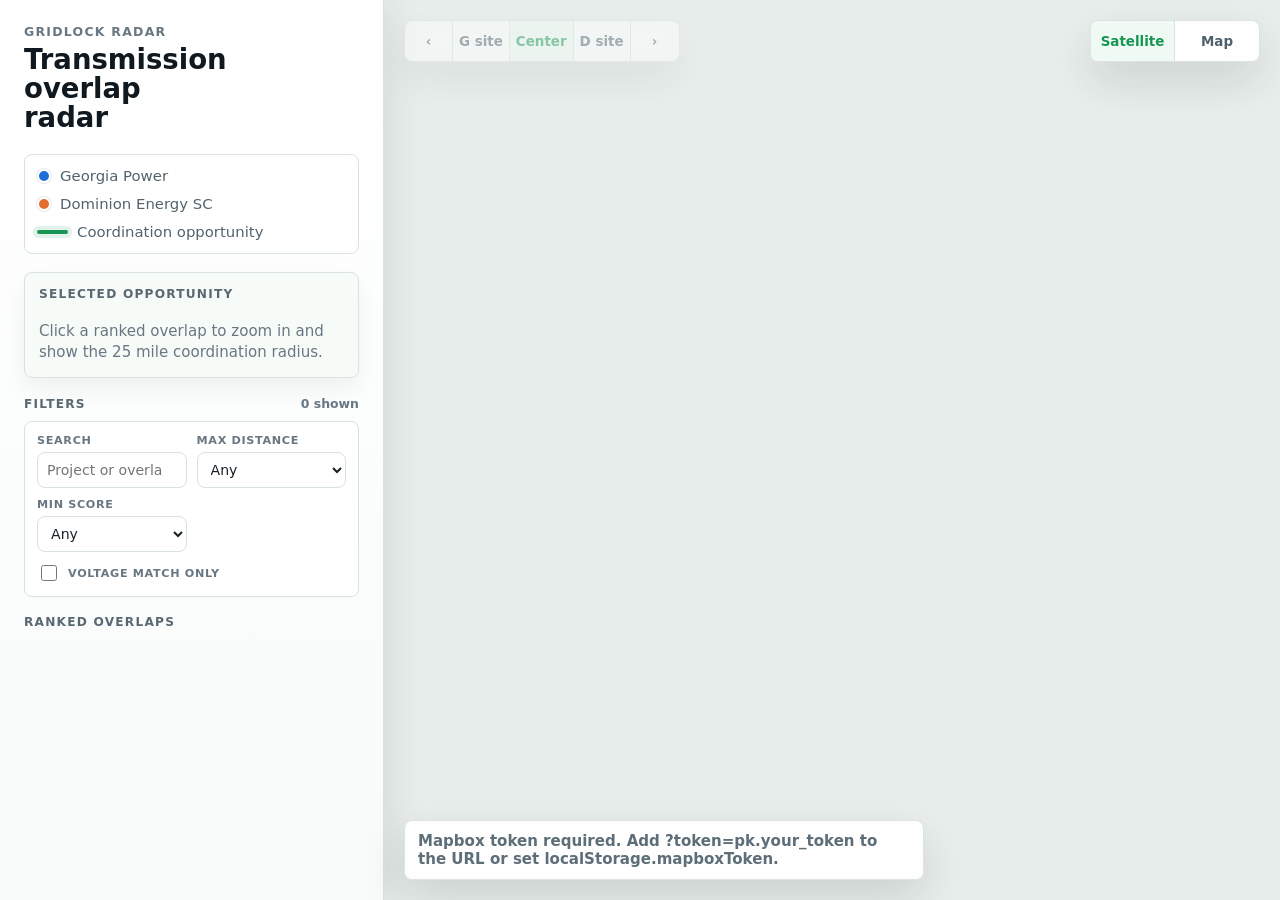
==== gridlock/web/index.html @ 764be099 "Add satellite/streets basemap toggle Switching styles rebuilds the data layers, keeps the selection " ====
<!doctype html>
<html lang="en">
  <head>
    <meta charset="UTF-8" />
    <meta name="viewport" content="width=device-width, initial-scale=1.0" />
    <title>Gridlock Radar</title>
    <link href="https://api.mapbox.com/mapbox-gl-js/v3.8.0/mapbox-gl.css" rel="stylesheet" />
    <link rel="stylesheet" href="./styles.css" />
  </head>
  <body>
    <main class="layout">
      <aside class="sidebar">
        <header>
          <p class="eyebrow">Gridlock Radar</p>
          <h1>Transmission overlap radar</h1>
        </header>
        <section class="legend">
          <div><span class="key gpc"></span>Georgia Power</div>
          <div><span class="key desc"></span>Dominion Energy SC</div>
          <div><span class="line-key"></span>Coordination opportunity</div>
        </section>
        <section id="inspector" class="inspector">
          <h2>Selected opportunity</h2>
          <p>Click a ranked overlap to zoom in and show the 25 mile coordination radius.</p>
        </section>
        <section>
          <div class="section-heading">
            <h2>Filters</h2>
            <span id="filter-count">0 shown</span>
          </div>
          <div class="filters">
            <label>
              <span>Search</span>
              <input id="filter-search" type="search" placeholder="Project or overlap" />
            </label>
            <label>
              <span>Max distance</span>
              <select id="filter-distance">
                <option value="">Any</option>
                <option value="5">5 mi</option>
                <option value="10">10 mi</option>
                <option value="15">15 mi</option>
                <option value="25">25 mi</option>
              </select>
            </label>
            <label>
              <span>Min score</span>
              <select id="filter-score">
                <option value="">Any</option>
                <option value="0.8">0.80+</option>
                <option value="0.6">0.60+</option>
                <option value="0.4">0.40+</option>
              </select>
            </label>
            <label class="check-row">
              <input id="filter-voltage" type="checkbox" />
              <span>Voltage match only</span>
            </label>
          </div>
        </section>
        <section>
          <h2>Ranked overlaps</h2>
          <ol id="overlaps" class="overlaps"></ol>
        </section>
      </aside>
      <section class="map-area">
        <div id="map"></div>
        <div id="camera-controls" class="camera-controls is-disabled" aria-label="Opportunity camera controls">
          <button id="view-prev" type="button" title="Previous camera view">‹</button>
          <button type="button" data-camera-view="gpc">G site</button>
          <button type="button" data-camera-view="center">Center</button>
          <button type="button" data-camera-view="desc">D site</button>
          <button id="view-next" type="button" title="Next camera view">›</button>
        </div>
        <div class="basemap-controls" aria-label="Map style">
          <button type="button" data-basemap="satellite">Satellite</button>
          <button type="button" data-basemap="streets">Map</button>
        </div>
        <div id="status" class="status">Loading fixture data...</div>
      </section>
    </main>
    <script src="https://api.mapbox.com/mapbox-gl-js/v3.8.0/mapbox-gl.js"></script>
    <script src="./main.js"></script>
  </body>
</html>
---- gridlock/web/styles.css ----
:root {
  color-scheme: light;
  --ink: #172026;
  --muted: #687782;
  --soft: #eef3f2;
  --paper: #ffffff;
  --line: #d9e2e3;
  --gpc: #1d6ed5;
  --desc: #e36d2f;
  --overlap: #179653;
  --shadow: 0 18px 44px rgba(23, 32, 38, 0.14);
}

* {
  box-sizing: border-box;
}

html,
body,
.layout {
  height: 100%;
  margin: 0;
}

body {
  color: var(--ink);
  font-family: Inter, ui-sans-serif, system-ui, -apple-system, BlinkMacSystemFont, "Segoe UI", sans-serif;
  background: var(--soft);
}

button {
  font: inherit;
}

.layout {
  display: grid;
  grid-template-columns: 384px minmax(0, 1fr);
  min-width: 0;
}

.sidebar {
  position: relative;
  z-index: 400;
  display: flex;
  min-width: 0;
  flex-direction: column;
  gap: 18px;
  padding: 24px;
  border-right: 1px solid var(--line);
  background: linear-gradient(180deg, #ffffff 0%, #f8fbfa 100%);
  box-shadow: 10px 0 34px rgba(23, 32, 38, 0.08);
  overflow: auto;
}

.sidebar header {
  padding-bottom: 4px;
}

.eyebrow,
h1,
h2,
p {
  margin: 0;
}

.eyebrow {
  color: var(--muted);
  font-size: 0.78rem;
  font-weight: 800;
  letter-spacing: 0.1em;
  text-transform: uppercase;
}

h1 {
  max-width: 10ch;
  margin-top: 6px;
  color: #101820;
  font-size: 1.72rem;
  line-height: 1.05;
  letter-spacing: 0;
}

h2 {
  margin-bottom: 10px;
  color: #596973;
  font-size: 0.76rem;
  font-weight: 800;
  letter-spacing: 0.1em;
  text-transform: uppercase;
}

.section-heading {
  display: flex;
  align-items: center;
  justify-content: space-between;
  gap: 12px;
}

.section-heading h2 {
  margin-bottom: 0;
}

#filter-count {
  color: var(--muted);
  font-size: 0.78rem;
  font-weight: 800;
}

.legend,
.inspector,
.filters,
.overlaps button {
  border: 1px solid var(--line);
  border-radius: 8px;
  background: rgba(255, 255, 255, 0.92);
}

.legend {
  display: grid;
  gap: 10px;
  padding: 12px;
  color: #52636d;
  font-size: 0.93rem;
}

.legend div {
  display: flex;
  min-width: 0;
  align-items: center;
  gap: 9px;
}

.key {
  display: inline-block;
  width: 14px;
  height: 14px;
  flex: 0 0 14px;
  border: 2px solid #fff;
  border-radius: 50%;
  box-shadow: 0 0 0 1px rgba(23, 32, 38, 0.1);
}

.gpc {
  background: var(--gpc);
}

.desc {
  background: var(--desc);
}

.line-key {
  display: inline-block;
  width: 31px;
  height: 4px;
  flex: 0 0 31px;
  border-radius: 999px;
  background: var(--overlap);
  box-shadow: 0 0 0 4px rgba(23, 150, 83, 0.12);
}

.inspector {
  display: grid;
  gap: 10px;
  padding: 14px;
  background: #f7fbf8;
  box-shadow: 0 10px 24px rgba(23, 32, 38, 0.06);
}

.inspector p {
  color: var(--muted);
  font-size: 0.94rem;
  line-height: 1.42;
}

.inspector strong {
  color: var(--ink);
}

.inspector-grid {
  display: grid;
  grid-template-columns: repeat(2, minmax(0, 1fr));
  gap: 8px;
}

.metric {
  min-width: 0;
  padding: 9px;
  border: 1px solid rgba(23, 150, 83, 0.2);
  border-radius: 8px;
  background: #fff;
}

.metric span {
  display: block;
  color: var(--muted);
  font-size: 0.68rem;
  font-weight: 800;
  letter-spacing: 0.07em;
  text-transform: uppercase;
}

.metric b {
  display: block;
  margin-top: 3px;
  overflow-wrap: anywhere;
  font-size: 1rem;
}

.filters {
  display: grid;
  grid-template-columns: repeat(2, minmax(0, 1fr));
  gap: 10px;
  margin-top: 10px;
  padding: 12px;
}

.filters label {
  display: grid;
  min-width: 0;
  gap: 5px;
}

.filters label span {
  color: var(--muted);
  font-size: 0.7rem;
  font-weight: 850;
  letter-spacing: 0.06em;
  text-transform: uppercase;
}

.filters input[type="search"],
.filters select {
  width: 100%;
  min-width: 0;
  height: 36px;
  border: 1px solid var(--line);
  border-radius: 8px;
  background: #fff;
  color: var(--ink);
  font: inherit;
  font-size: 0.88rem;
  padding: 0 9px;
}

.filters input[type="search"]:focus,
.filters select:focus {
  border-color: rgba(23, 150, 83, 0.7);
  outline: none;
  box-shadow: 0 0 0 3px rgba(23, 150, 83, 0.12);
}

.filters .check-row {
  grid-column: 1 / -1;
  display: flex;
  align-items: center;
  gap: 8px;
}

.filters .check-row input {
  width: 16px;
  height: 16px;
  accent-color: var(--overlap);
}

.overlaps {
  display: grid;
  gap: 9px;
  padding: 0;
  margin: 0;
  list-style: none;
}

.overlaps button {
  width: 100%;
  min-height: 98px;
  padding: 12px;
  color: var(--ink);
  text-align: left;
  cursor: pointer;
  box-shadow: 0 8px 22px rgba(23, 32, 38, 0.05);
  transition: border-color 160ms ease, box-shadow 160ms ease, transform 160ms ease, background 160ms ease;
}

.overlaps button:hover,
.overlaps button:focus-visible {
  border-color: rgba(23, 150, 83, 0.65);
  box-shadow: 0 12px 28px rgba(23, 32, 38, 0.12);
  outline: none;
  transform: translateY(-1px);
}

.overlaps li.is-hidden {
  display: none;
}

.overlaps li.is-selected button {
  border-color: var(--overlap);
  background: #effaf4;
  box-shadow: 0 12px 30px rgba(23, 150, 83, 0.16);
}

.rank {
  display: inline-grid;
  min-width: 34px;
  height: 22px;
  margin-right: 4px;
  place-items: center;
  border-radius: 999px;
  background: rgba(23, 150, 83, 0.12);
  color: var(--overlap);
  font-size: 0.83rem;
  font-weight: 900;
}

.meta {
  margin-top: 7px;
  color: var(--muted);
  font-size: 0.88rem;
  font-weight: 650;
}

.map-area {
  position: relative;
  min-width: 0;
}

#map {
  width: 100%;
  height: 100%;
  background: #e8eeeb;
}

.mapboxgl-map {
  font: inherit;
}

.mapboxgl-ctrl-group {
  overflow: hidden;
  border: 1px solid rgba(23, 32, 38, 0.13) !important;
  border-radius: 8px !important;
  background: rgba(255, 255, 255, 0.94) !important;
  box-shadow: var(--shadow) !important;
}

.mapboxgl-ctrl button {
  color: var(--ink) !important;
}

#map.flyby-active .mapboxgl-canvas {
  filter: saturate(1.08) contrast(1.03);
  transform-origin: center center;
  transition: filter 500ms ease;
}

.mapboxgl-popup-content {
  border: 1px solid rgba(23, 32, 38, 0.1);
  border-radius: 8px;
  color: var(--ink);
  box-shadow: 0 18px 40px rgba(23, 32, 38, 0.18);
  line-height: 1.38;
  padding: 12px 14px;
}

.mapboxgl-popup-close-button {
  color: var(--muted);
  font-size: 1.1rem;
}

.status {
  position: absolute;
  left: 20px;
  bottom: 20px;
  z-index: 500;
  max-width: min(520px, calc(100% - 40px));
  padding: 11px 13px;
  border: 1px solid rgba(23, 32, 38, 0.13);
  border-radius: 8px;
  background: rgba(255, 255, 255, 0.94);
  color: #5d6e78;
  box-shadow: var(--shadow);
  font-size: 0.94rem;
  font-weight: 650;
  backdrop-filter: blur(8px);
}

.camera-controls {
  position: absolute;
  top: 20px;
  left: 20px;
  z-index: 520;
  display: flex;
  overflow: hidden;
  border: 1px solid rgba(23, 32, 38, 0.13);
  border-radius: 8px;
  background: rgba(255, 255, 255, 0.94);
  box-shadow: var(--shadow);
  backdrop-filter: blur(8px);
}

.camera-controls button {
  min-width: 48px;
  height: 40px;
  border: 0;
  border-right: 1px solid var(--line);
  background: transparent;
  color: #4f616c;
  cursor: pointer;
  font-size: 0.84rem;
  font-weight: 800;
  transition: background 150ms ease, color 150ms ease;
}

.camera-controls button:last-child {
  border-right: 0;
}

.camera-controls button:hover,
.camera-controls button:focus-visible,
.camera-controls button.active {
  background: #effaf4;
  color: var(--overlap);
  outline: none;
}

.camera-controls button:disabled {
  cursor: default;
}

.camera-controls.is-disabled {
  opacity: 0.46;
  pointer-events: none;
}

.opportunity-cap {
  display: grid;
  width: 24px;
  height: 24px;
  place-items: center;
  border: 3px solid var(--overlap);
  border-radius: 50%;
  box-shadow: 0 8px 19px rgba(23, 32, 38, 0.28), 0 0 0 4px rgba(23, 150, 83, 0.12);
  font-size: 0.72rem;
  font-weight: 900;
}

.opportunity-cap.plain {
  background: #fff;
  color: var(--overlap);
}

.opportunity-cap.combined {
  background: var(--cap-color);
  color: #fff;
}

.opportunity-cap.shared {
  background: linear-gradient(90deg, var(--cap-color) 0 50%, var(--cap-color-2) 50% 100%);
  color: #fff;
}

.distance-label {
  padding: 6px 9px;
  border: 1px solid rgba(23, 150, 83, 0.36);
  border-radius: 8px;
  background: rgba(255, 255, 255, 0.96);
  color: var(--ink);
  box-shadow: 0 10px 24px rgba(23, 32, 38, 0.18);
  font-size: 0.8rem;
  font-weight: 900;
  white-space: nowrap;
}

.substation-marker {
  box-shadow: 0 8px 19px rgba(23, 32, 38, 0.26);
}

.substation-marker.normal {
  width: 18px;
  height: 18px;
  border: 3px solid #fff;
  border-radius: 50%;
  background: var(--utility-color);
}

.substation-marker.shared {
  width: 24px;
  height: 24px;
  border: 3px solid #fff;
  border-radius: 50%;
  background: linear-gradient(90deg, var(--utility-color) 0 50%, var(--utility-color-2) 50% 100%);
}

path.pulse-line {
  animation: linePulse 1.25s ease-in-out infinite;
  filter: drop-shadow(0 0 3px rgba(23, 150, 83, 0.35));
  stroke-linecap: round;
}

@keyframes linePulse {
  0%,
  100% {
    stroke-width: 5;
    stroke-opacity: 0.54;
  }
  50% {
    stroke-width: 10;
    stroke-opacity: 1;
  }
}

@media (max-width: 920px) {
  .layout {
    grid-template-columns: 1fr;
    grid-template-rows: minmax(280px, 40vh) minmax(420px, 1fr);
  }

  .sidebar {
    order: 2;
    max-height: 48vh;
    border-top: 1px solid var(--line);
    border-right: 0;
    box-shadow: 0 -10px 34px rgba(23, 32, 38, 0.08);
  }

  .map-area {
    order: 1;
  }

  h1 {
    max-width: none;
    font-size: 1.5rem;
  }
}

.basemap-controls {
  position: absolute;
  top: 20px;
  right: 20px;
  z-index: 520;
  display: flex;
  overflow: hidden;
  border: 1px solid rgba(23, 32, 38, 0.13);
  border-radius: 8px;
  background: rgba(255, 255, 255, 0.94);
  box-shadow: var(--shadow);
  backdrop-filter: blur(8px);
}

.basemap-controls button {
  min-width: 84px;
  height: 40px;
  border: 0;
  border-right: 1px solid var(--line);
  background: transparent;
  color: #4f616c;
  cursor: pointer;
  font-size: 0.84rem;
  font-weight: 800;
  transition: background 150ms ease, color 150ms ease;
}

.basemap-controls button:last-child {
  border-right: 0;
}

.basemap-controls button:hover,
.basemap-controls button:focus-visible,
.basemap-controls button.active {
  background: #effaf4;
  color: var(--overlap);
  outline: none;
}
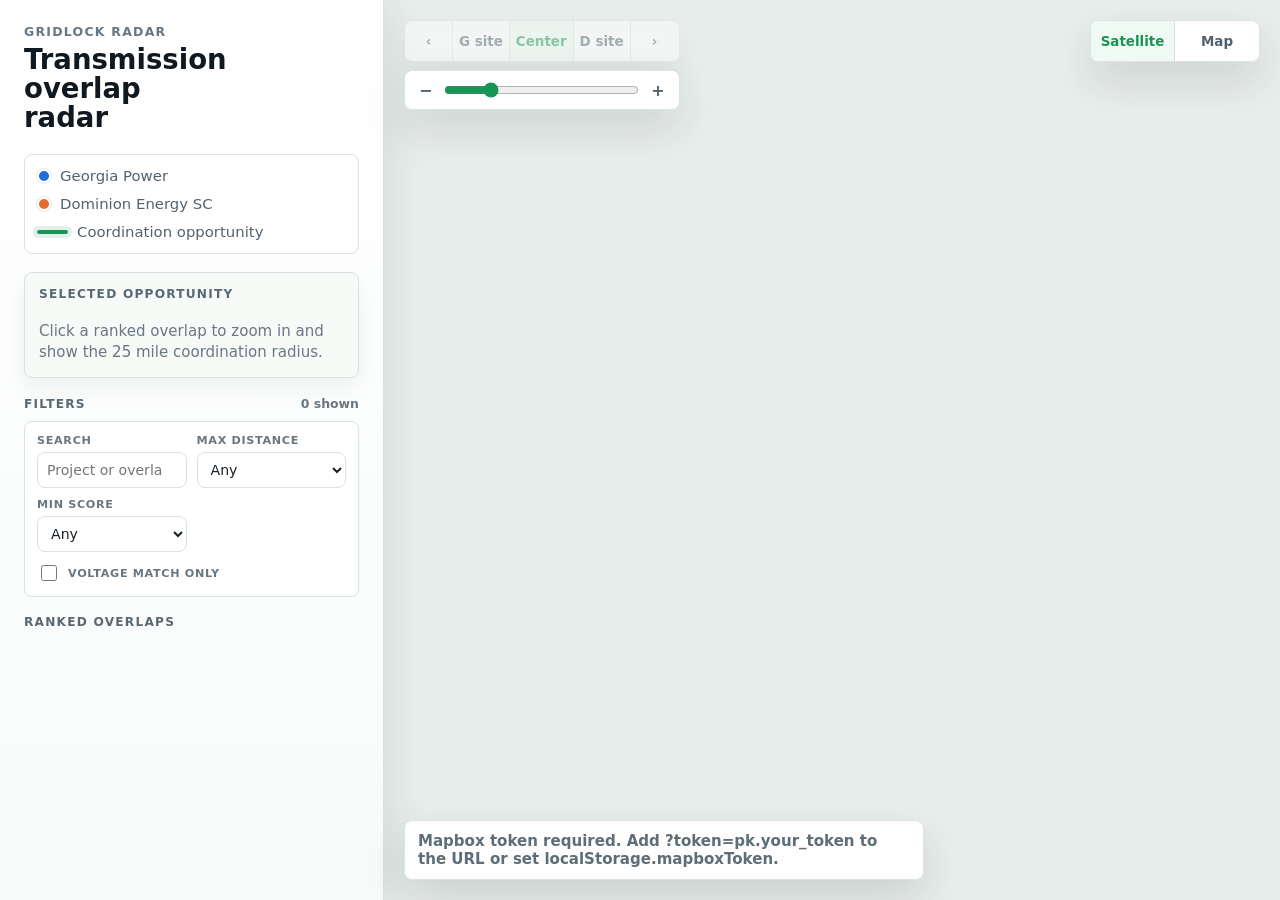
==== commit 07efefec: "Replace zoom buttons with a slider under the camera bar Slider stays in sync with scroll-wheel zoom;" ====
--- a/gridlock/web/index.html
+++ b/gridlock/web/index.html
@@ -65,12 +65,19 @@
       </aside>
       <section class="map-area">
         <div id="map"></div>
-        <div id="camera-controls" class="camera-controls is-disabled" aria-label="Opportunity camera controls">
-          <button id="view-prev" type="button" title="Previous camera view">‹</button>
-          <button type="button" data-camera-view="gpc">G site</button>
-          <button type="button" data-camera-view="center">Center</button>
-          <button type="button" data-camera-view="desc">D site</button>
-          <button id="view-next" type="button" title="Next camera view">›</button>
+        <div class="map-controls-stack">
+          <div id="camera-controls" class="camera-controls is-disabled" aria-label="Opportunity camera controls">
+            <button id="view-prev" type="button" title="Previous camera view">‹</button>
+            <button type="button" data-camera-view="gpc">G site</button>
+            <button type="button" data-camera-view="center">Center</button>
+            <button type="button" data-camera-view="desc">D site</button>
+            <button id="view-next" type="button" title="Next camera view">›</button>
+          </div>
+          <div class="zoom-control">
+            <span aria-hidden="true">−</span>
+            <input id="zoom-slider" type="range" min="4" max="18" step="0.05" value="7" aria-label="Zoom level" />
+            <span aria-hidden="true">+</span>
+          </div>
         </div>
         <div class="basemap-controls" aria-label="Map style">
           <button type="button" data-basemap="satellite">Satellite</button>
--- a/gridlock/web/styles.css
+++ b/gridlock/web/styles.css
@@ -383,11 +383,18 @@
   backdrop-filter: blur(8px);
 }
 
-.camera-controls {
+.map-controls-stack {
   position: absolute;
   top: 20px;
   left: 20px;
   z-index: 520;
+  display: flex;
+  flex-direction: column;
+  gap: 8px;
+  width: fit-content;
+}
+
+.camera-controls {
   display: flex;
   overflow: hidden;
   border: 1px solid rgba(23, 32, 38, 0.13);
@@ -570,3 +577,30 @@
   color: var(--overlap);
   outline: none;
 }
+
+.zoom-control {
+  display: flex;
+  align-items: center;
+  gap: 10px;
+  height: 40px;
+  padding: 0 14px;
+  border: 1px solid rgba(23, 32, 38, 0.13);
+  border-radius: 8px;
+  background: rgba(255, 255, 255, 0.94);
+  box-shadow: var(--shadow);
+  backdrop-filter: blur(8px);
+  color: #4f616c;
+  font-weight: 800;
+}
+
+.zoom-control input[type="range"] {
+  flex: 1;
+  min-width: 0;
+  accent-color: var(--overlap);
+  cursor: pointer;
+}
+
+.mapboxgl-ctrl-top-left {
+  top: 112px !important;
+  left: 10px !important;
+}
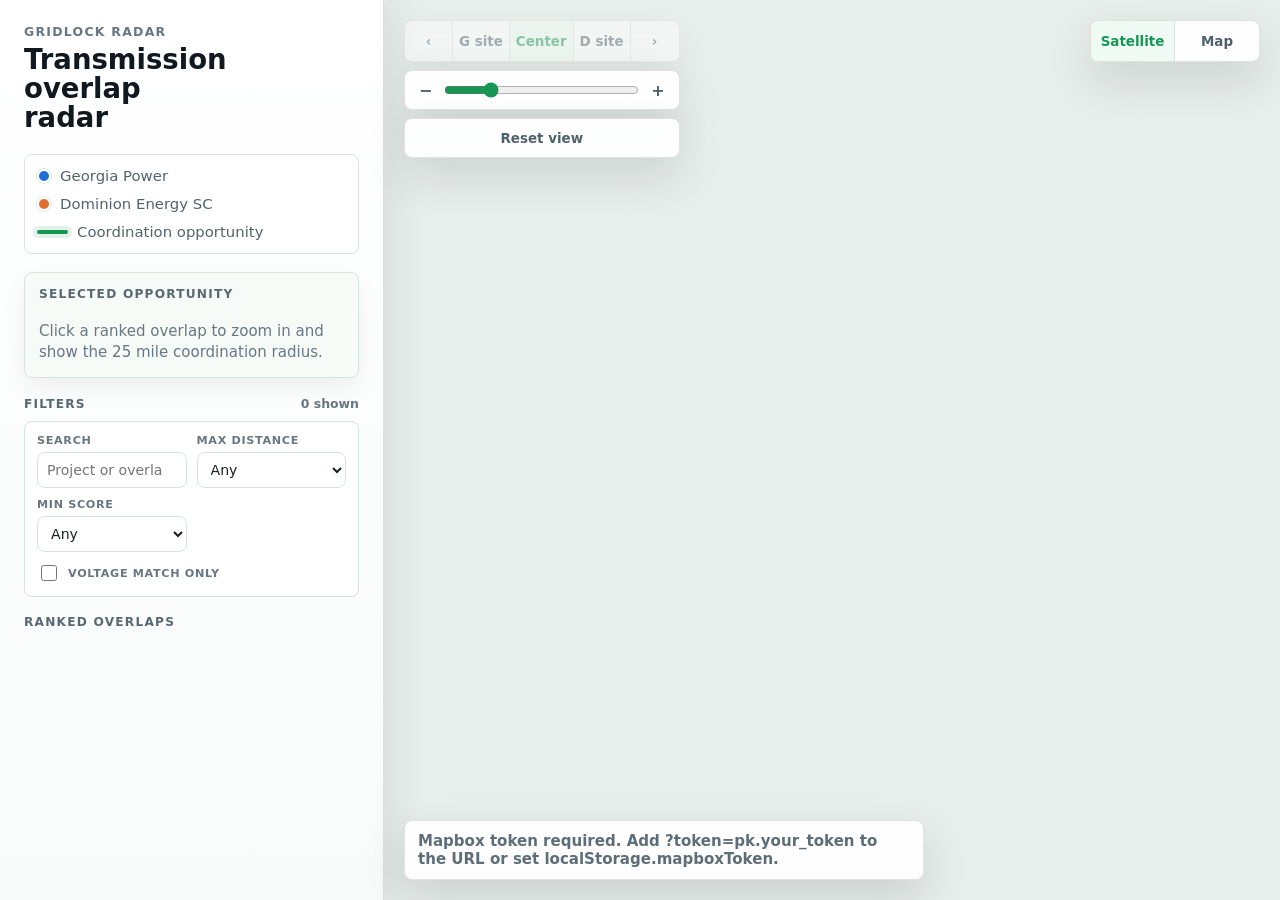
==== commit 16020ca3: "Add Reset view button and make zoom slider stop camera animations Reset view clears the selection an" ====
--- a/gridlock/web/index.html
+++ b/gridlock/web/index.html
@@ -78,6 +78,7 @@
             <input id="zoom-slider" type="range" min="4" max="18" step="0.05" value="7" aria-label="Zoom level" />
             <span aria-hidden="true">+</span>
           </div>
+          <button id="reset-view" class="reset-view" type="button">Reset view</button>
         </div>
         <div class="basemap-controls" aria-label="Map style">
           <button type="button" data-basemap="satellite">Satellite</button>
--- a/gridlock/web/styles.css
+++ b/gridlock/web/styles.css
@@ -600,7 +600,28 @@
   cursor: pointer;
 }
 
+.reset-view {
+  height: 40px;
+  border: 1px solid rgba(23, 32, 38, 0.13);
+  border-radius: 8px;
+  background: rgba(255, 255, 255, 0.94);
+  box-shadow: var(--shadow);
+  backdrop-filter: blur(8px);
+  color: #4f616c;
+  cursor: pointer;
+  font-size: 0.84rem;
+  font-weight: 800;
+  transition: background 150ms ease, color 150ms ease;
+}
+
+.reset-view:hover,
+.reset-view:focus-visible {
+  background: #effaf4;
+  color: var(--overlap);
+  outline: none;
+}
+
 .mapboxgl-ctrl-top-left {
-  top: 112px !important;
+  top: 160px !important;
   left: 10px !important;
 }
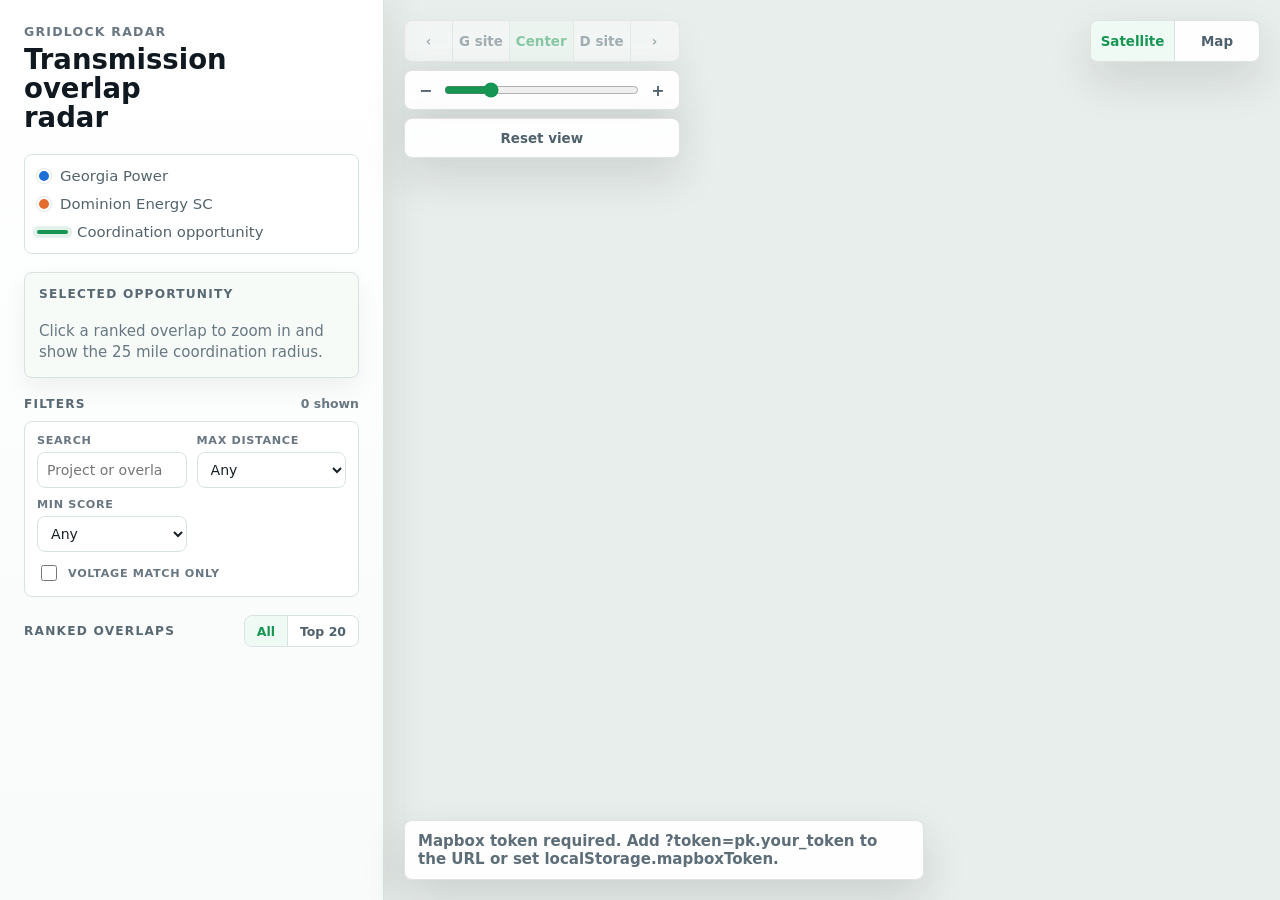
==== commit 0ae475ce: "Show all overlaps with an All / Top 20 toggle The page now requests up to 200 overlaps instead of 20" ====
--- a/gridlock/web/index.html
+++ b/gridlock/web/index.html
@@ -59,7 +59,13 @@
           </div>
         </section>
         <section>
-          <h2>Ranked overlaps</h2>
+          <div class="section-heading">
+            <h2>Ranked overlaps</h2>
+            <div class="segmented" aria-label="How many overlaps to show">
+              <button type="button" data-top="all" class="active">All</button>
+              <button type="button" data-top="20">Top 20</button>
+            </div>
+          </div>
           <ol id="overlaps" class="overlaps"></ol>
         </section>
       </aside>
--- a/gridlock/web/styles.css
+++ b/gridlock/web/styles.css
@@ -625,3 +625,35 @@
   top: 160px !important;
   left: 10px !important;
 }
+
+.segmented {
+  display: flex;
+  overflow: hidden;
+  border: 1px solid var(--line);
+  border-radius: 8px;
+  background: #fff;
+}
+
+.segmented button {
+  height: 30px;
+  padding: 0 12px;
+  border: 0;
+  border-right: 1px solid var(--line);
+  background: transparent;
+  color: #4f616c;
+  cursor: pointer;
+  font-size: 0.78rem;
+  font-weight: 800;
+}
+
+.segmented button:last-child {
+  border-right: 0;
+}
+
+.segmented button:hover,
+.segmented button:focus-visible,
+.segmented button.active {
+  background: #effaf4;
+  color: var(--overlap);
+  outline: none;
+}
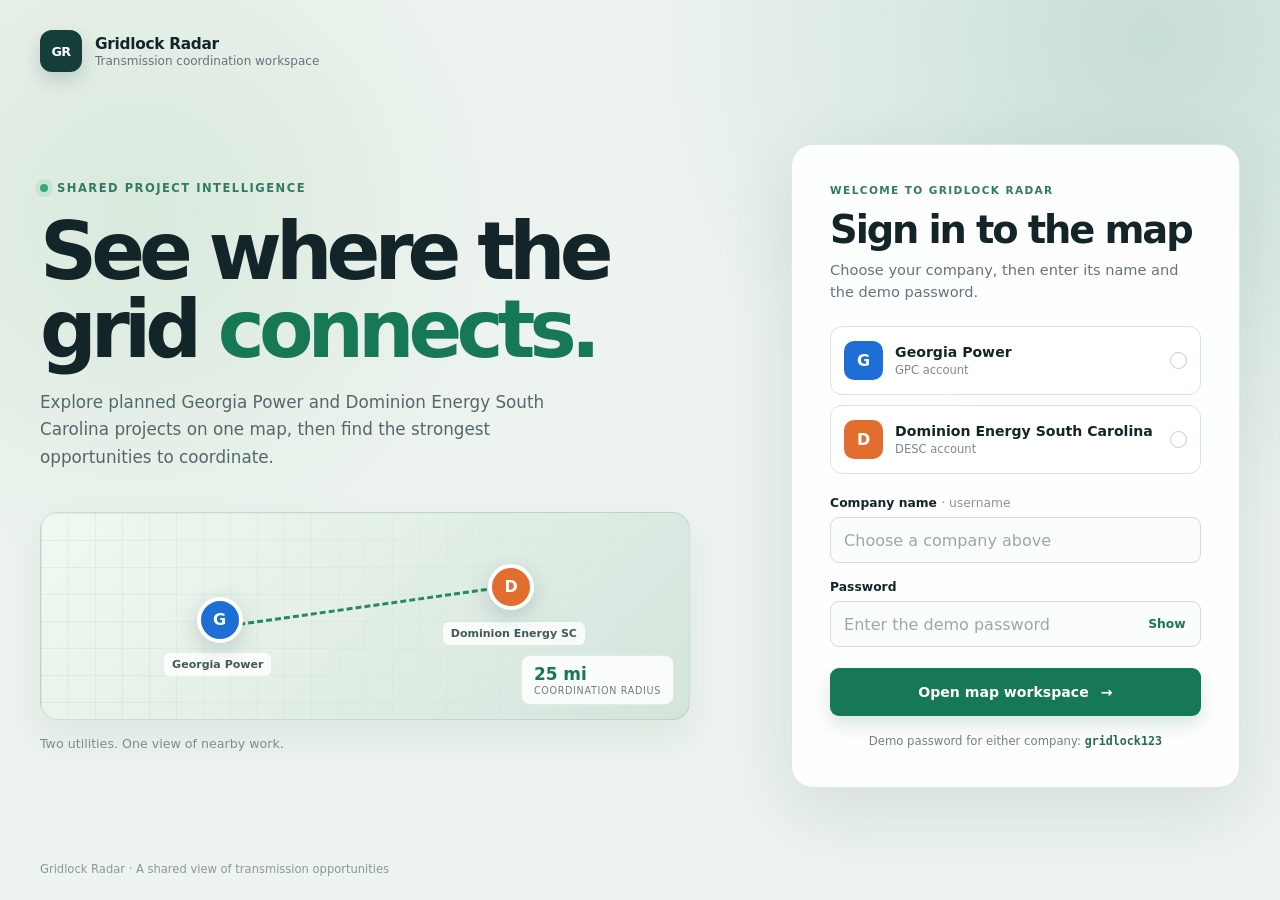
==== commit 042dbb0c: "Add two-company demo sign-in before map" ====
--- a/gridlock/web/index.html
+++ b/gridlock/web/index.html
@@ -3,97 +3,75 @@
   <head>
     <meta charset="UTF-8" />
     <meta name="viewport" content="width=device-width, initial-scale=1.0" />
-    <title>Gridlock Radar</title>
-    <link href="https://api.mapbox.com/mapbox-gl-js/v3.8.0/mapbox-gl.css" rel="stylesheet" />
-    <link rel="stylesheet" href="./styles.css" />
+    <title>Sign in | Gridlock Radar</title>
+    <link rel="stylesheet" href="./login.css" />
   </head>
   <body>
-    <main class="layout">
-      <aside class="sidebar">
-        <header>
-          <p class="eyebrow">Gridlock Radar</p>
-          <h1>Transmission overlap radar</h1>
-        </header>
-        <section class="legend">
-          <div><span class="key gpc"></span>Georgia Power</div>
-          <div><span class="key desc"></span>Dominion Energy SC</div>
-          <div><span class="line-key"></span>Coordination opportunity</div>
+    <div class="page-shell">
+      <header class="site-header">
+        <div class="brand-mark" aria-hidden="true">GR</div>
+        <div class="brand-copy">
+          <strong>Gridlock Radar</strong>
+          <span>Transmission coordination workspace</span>
+        </div>
+      </header>
+
+      <main class="landing-layout">
+        <section class="intro" aria-labelledby="intro-title">
+          <div class="eyebrow"><span class="live-dot"></span> Shared project intelligence</div>
+          <h1 id="intro-title">See where the grid <em>connects.</em></h1>
+          <p>Explore planned Georgia Power and Dominion Energy South Carolina projects on one map, then find the strongest opportunities to coordinate.</p>
+
+          <div class="preview" aria-hidden="true">
+            <div class="preview-grid"></div>
+            <div class="preview-node node-gpc"><span>G</span></div>
+            <div class="preview-node node-desc"><span>D</span></div>
+            <div class="preview-link"></div>
+            <div class="preview-label label-gpc">Georgia Power</div>
+            <div class="preview-label label-desc">Dominion Energy SC</div>
+            <div class="preview-stat"><b>25 mi</b><span>coordination radius</span></div>
+          </div>
+
+          <div class="intro-footnote">Two utilities. One view of nearby work.</div>
         </section>
-        <section id="inspector" class="inspector">
-          <h2>Selected opportunity</h2>
-          <p>Click a ranked overlap to zoom in and show the 25 mile coordination radius.</p>
+
+        <section class="login-card" aria-labelledby="login-title">
+          <div class="card-kicker">WELCOME TO GRIDLOCK RADAR</div>
+          <h2 id="login-title">Sign in to the map</h2>
+          <p class="card-intro">Choose your company, then enter its name and the demo password.</p>
+
+          <div class="account-options" role="group" aria-label="Company account">
+            <button class="account-option" type="button" data-company="Georgia Power" aria-pressed="false">
+              <span class="company-icon icon-gpc" aria-hidden="true">G</span>
+              <span class="company-copy"><strong>Georgia Power</strong><small>GPC account</small></span>
+              <span class="selection-indicator" aria-hidden="true"></span>
+            </button>
+            <button class="account-option" type="button" data-company="Dominion Energy South Carolina" aria-pressed="false">
+              <span class="company-icon icon-desc" aria-hidden="true">D</span>
+              <span class="company-copy"><strong>Dominion Energy South Carolina</strong><small>DESC account</small></span>
+              <span class="selection-indicator" aria-hidden="true"></span>
+            </button>
+          </div>
+
+          <form id="login-form" novalidate>
+            <label for="username">Company name <span>· username</span></label>
+            <input id="username" name="username" type="text" autocomplete="username" placeholder="Choose a company above" required />
+
+            <label for="password">Password</label>
+            <div class="password-field">
+              <input id="password" name="password" type="password" autocomplete="current-password" placeholder="Enter the demo password" required />
+              <button id="toggle-password" type="button" aria-label="Show password">Show</button>
+            </div>
+
+            <p id="login-error" class="login-error" role="alert" hidden></p>
+            <button class="submit-button" type="submit">Open map workspace <span aria-hidden="true">→</span></button>
+          </form>
+          <p class="demo-hint">Demo password for either company: <code>gridlock123</code></p>
         </section>
-        <section>
-          <div class="section-heading">
-            <h2>Filters</h2>
-            <span id="filter-count">0 shown</span>
-          </div>
-          <div class="filters">
-            <label>
-              <span>Search</span>
-              <input id="filter-search" type="search" placeholder="Project or overlap" />
-            </label>
-            <label>
-              <span>Max distance</span>
-              <select id="filter-distance">
-                <option value="">Any</option>
-                <option value="5">5 mi</option>
-                <option value="10">10 mi</option>
-                <option value="15">15 mi</option>
-                <option value="25">25 mi</option>
-              </select>
-            </label>
-            <label>
-              <span>Min score</span>
-              <select id="filter-score">
-                <option value="">Any</option>
-                <option value="0.8">0.80+</option>
-                <option value="0.6">0.60+</option>
-                <option value="0.4">0.40+</option>
-              </select>
-            </label>
-            <label class="check-row">
-              <input id="filter-voltage" type="checkbox" />
-              <span>Voltage match only</span>
-            </label>
-          </div>
-        </section>
-        <section>
-          <div class="section-heading">
-            <h2>Ranked overlaps</h2>
-            <div class="segmented" aria-label="How many overlaps to show">
-              <button type="button" data-top="all" class="active">All</button>
-              <button type="button" data-top="20">Top 20</button>
-            </div>
-          </div>
-          <ol id="overlaps" class="overlaps"></ol>
-        </section>
-      </aside>
-      <section class="map-area">
-        <div id="map"></div>
-        <div class="map-controls-stack">
-          <div id="camera-controls" class="camera-controls is-disabled" aria-label="Opportunity camera controls">
-            <button id="view-prev" type="button" title="Previous camera view">‹</button>
-            <button type="button" data-camera-view="gpc">G site</button>
-            <button type="button" data-camera-view="center">Center</button>
-            <button type="button" data-camera-view="desc">D site</button>
-            <button id="view-next" type="button" title="Next camera view">›</button>
-          </div>
-          <div class="zoom-control">
-            <span aria-hidden="true">−</span>
-            <input id="zoom-slider" type="range" min="4" max="18" step="0.05" value="7" aria-label="Zoom level" />
-            <span aria-hidden="true">+</span>
-          </div>
-          <button id="reset-view" class="reset-view" type="button">Reset view</button>
-        </div>
-        <div class="basemap-controls" aria-label="Map style">
-          <button type="button" data-basemap="satellite">Satellite</button>
-          <button type="button" data-basemap="streets">Map</button>
-        </div>
-        <div id="status" class="status">Loading fixture data...</div>
-      </section>
-    </main>
-    <script src="https://api.mapbox.com/mapbox-gl-js/v3.8.0/mapbox-gl.js"></script>
-    <script src="./main.js"></script>
+      </main>
+      <footer class="site-footer">Gridlock Radar · A shared view of transmission opportunities</footer>
+    </div>
+    <script src="./auth.js"></script>
+    <script src="./login.js"></script>
   </body>
 </html>
--- a/gridlock/web/login.css
+++ b/gridlock/web/login.css
@@ -0,0 +1,338 @@
+:root {
+  color-scheme: light;
+  --ink: #14252a;
+  --muted: #64747a;
+  --line: #d9e5e2;
+  --green: #177856;
+  --gpc: #1d6ed5;
+  --desc: #e36d2f;
+}
+
+* { box-sizing: border-box; }
+
+html, body { min-height: 100%; margin: 0; }
+
+body {
+  color: var(--ink);
+  background: #eaf0ec;
+  font-family: Inter, ui-sans-serif, system-ui, -apple-system, BlinkMacSystemFont, "Segoe UI", sans-serif;
+}
+
+button, input { font: inherit; }
+
+.page-shell {
+  display: flex;
+  min-height: 100vh;
+  flex-direction: column;
+  overflow: hidden;
+  background: radial-gradient(circle at 11% 24%, #d9e9dc 0, transparent 28%),
+              radial-gradient(circle at 90% 4%, #c8ded9 0, transparent 35%),
+              #edf3ef;
+}
+
+.site-header, .landing-layout, .site-footer {
+  width: min(1200px, calc(100% - 64px));
+  margin-inline: auto;
+}
+
+.site-header {
+  display: flex;
+  align-items: center;
+  gap: 13px;
+  padding-block: 30px 20px;
+}
+
+.brand-mark {
+  display: grid;
+  width: 42px;
+  height: 42px;
+  place-items: center;
+  border-radius: 12px;
+  background: #153d39;
+  color: white;
+  font-size: 0.8rem;
+  font-weight: 850;
+  letter-spacing: -0.05em;
+  box-shadow: 0 8px 18px rgba(21, 61, 57, 0.18);
+}
+
+.brand-copy { display: grid; gap: 1px; }
+.brand-copy strong { font-size: 0.96rem; letter-spacing: -0.02em; }
+.brand-copy span { color: var(--muted); font-size: 0.75rem; }
+
+.landing-layout {
+  display: grid;
+  flex: 1;
+  grid-template-columns: minmax(0, 1.2fr) minmax(360px, 0.8fr);
+  align-items: center;
+  gap: clamp(36px, 6vw, 92px);
+  padding-block: 36px 58px;
+}
+
+.intro { max-width: 650px; }
+
+.eyebrow, .card-kicker {
+  display: flex;
+  align-items: center;
+  gap: 9px;
+  color: #327b62;
+  font-size: 0.72rem;
+  font-weight: 850;
+  letter-spacing: 0.13em;
+  text-transform: uppercase;
+}
+
+.live-dot {
+  width: 8px;
+  height: 8px;
+  border-radius: 50%;
+  background: #32aa72;
+  box-shadow: 0 0 0 5px rgba(50, 170, 114, 0.13);
+}
+
+h1 {
+  max-width: 640px;
+  margin: 18px 0 20px;
+  font-size: clamp(3.5rem, 6.2vw, 6rem);
+  font-weight: 790;
+  letter-spacing: -0.075em;
+  line-height: 0.98;
+}
+
+h1 em { color: var(--green); font-style: normal; }
+
+.intro > p {
+  max-width: 525px;
+  margin: 0;
+  color: #53686b;
+  font-size: 1.05rem;
+  line-height: 1.65;
+}
+
+.preview {
+  position: relative;
+  height: 208px;
+  margin-top: 40px;
+  overflow: hidden;
+  border: 1px solid rgba(64, 112, 97, 0.18);
+  border-radius: 18px;
+  background: linear-gradient(135deg, rgba(241, 249, 242, 0.8), rgba(205, 225, 215, 0.82));
+  box-shadow: 0 18px 42px rgba(37, 87, 67, 0.08);
+}
+
+.preview-grid {
+  position: absolute;
+  inset: 0;
+  background-image: linear-gradient(rgba(66, 125, 100, 0.08) 1px, transparent 1px),
+                    linear-gradient(90deg, rgba(66, 125, 100, 0.08) 1px, transparent 1px);
+  background-size: 27px 27px;
+  mask-image: linear-gradient(to right, #000, transparent 93%);
+}
+
+.preview-link {
+  position: absolute;
+  top: 93px;
+  left: 29%;
+  width: 40%;
+  border-top: 3px dashed #258a5f;
+  transform: rotate(-8deg);
+}
+
+.preview-node {
+  position: absolute;
+  z-index: 1;
+  display: grid;
+  width: 46px;
+  height: 46px;
+  place-items: center;
+  border: 4px solid #fff;
+  border-radius: 50%;
+  color: #fff;
+  font-size: 1rem;
+  font-weight: 850;
+  box-shadow: 0 7px 22px rgba(22, 54, 54, 0.18);
+}
+
+.node-gpc { top: 84px; left: 24%; background: var(--gpc); }
+.node-desc { top: 51px; left: 69%; background: var(--desc); }
+
+.preview-label {
+  position: absolute;
+  padding: 5px 8px;
+  border-radius: 6px;
+  background: rgba(255, 255, 255, 0.84);
+  color: #3f5a57;
+  font-size: 0.69rem;
+  font-weight: 750;
+}
+
+.label-gpc { top: 140px; left: 19%; }
+.label-desc { top: 109px; left: 62%; }
+
+.preview-stat {
+  position: absolute;
+  right: 15px;
+  bottom: 14px;
+  display: grid;
+  gap: 1px;
+  padding: 8px 12px;
+  border: 1px solid rgba(49, 114, 81, 0.13);
+  border-radius: 9px;
+  background: rgba(255, 255, 255, 0.88);
+}
+
+.preview-stat b { color: var(--green); font-size: 1.06rem; }
+.preview-stat span { color: #6b817b; font-size: 0.6rem; text-transform: uppercase; letter-spacing: 0.07em; }
+.intro-footnote { margin-top: 16px; color: #81918d; font-size: 0.79rem; }
+
+.login-card {
+  padding: clamp(26px, 3vw, 42px);
+  border: 1px solid #dbe8e3;
+  border-radius: 22px;
+  background: rgba(255, 255, 255, 0.94);
+  box-shadow: 0 22px 72px rgba(32, 77, 60, 0.12);
+}
+
+.card-kicker { font-size: 0.66rem; }
+
+h2 {
+  margin: 13px 0 8px;
+  font-size: clamp(1.9rem, 3vw, 2.4rem);
+  letter-spacing: -0.055em;
+  line-height: 1.1;
+}
+
+.card-intro { margin: 0 0 24px; color: var(--muted); font-size: 0.91rem; line-height: 1.5; }
+.account-options { display: grid; gap: 10px; margin-bottom: 22px; }
+
+.account-option {
+  display: flex;
+  width: 100%;
+  min-height: 69px;
+  align-items: center;
+  gap: 12px;
+  padding: 10px 13px;
+  border: 1.5px solid var(--line);
+  border-radius: 12px;
+  background: #fff;
+  color: var(--ink);
+  text-align: left;
+  cursor: pointer;
+  transition: border-color 140ms, background 140ms, box-shadow 140ms;
+}
+
+.account-option:hover, .account-option:focus-visible, .account-option[aria-pressed="true"] {
+  border-color: #50a078;
+  outline: none;
+  background: #f4faf6;
+  box-shadow: 0 0 0 3px rgba(39, 136, 84, 0.08);
+}
+
+.company-icon {
+  display: grid;
+  width: 39px;
+  height: 39px;
+  flex: none;
+  place-items: center;
+  border-radius: 10px;
+  color: #fff;
+  font-weight: 850;
+}
+
+.icon-gpc { background: var(--gpc); }
+.icon-desc { background: var(--desc); }
+.company-copy { display: grid; gap: 3px; }
+.company-copy strong { font-size: 0.88rem; }
+.company-copy small { color: #7a8b8b; font-size: 0.72rem; }
+
+.selection-indicator {
+  width: 17px;
+  height: 17px;
+  margin-left: auto;
+  flex: none;
+  border: 1.5px solid #bdcecb;
+  border-radius: 50%;
+}
+
+.account-option[aria-pressed="true"] .selection-indicator {
+  border: 5px solid var(--green);
+  background: #fff;
+}
+
+form { display: grid; }
+form label { margin: 0 0 7px; font-size: 0.77rem; font-weight: 760; }
+form label span { color: #899693; font-weight: 500; }
+form input {
+  width: 100%;
+  height: 46px;
+  padding: 0 13px;
+  border: 1px solid #ceddd8;
+  border-radius: 9px;
+  background: #fbfdfc;
+  color: var(--ink);
+  outline: none;
+}
+
+form input:focus { border-color: var(--green); box-shadow: 0 0 0 3px rgba(23, 120, 86, 0.11); }
+form input::placeholder { color: #9aa9a5; }
+#username { margin-bottom: 17px; }
+.password-field { position: relative; }
+.password-field input { padding-right: 65px; }
+.password-field button {
+  position: absolute;
+  top: 5px;
+  right: 6px;
+  height: 36px;
+  padding: 0 9px;
+  border: 0;
+  border-radius: 6px;
+  background: transparent;
+  color: var(--green);
+  font-size: 0.77rem;
+  font-weight: 770;
+  cursor: pointer;
+}
+
+.login-error { margin: 11px 0 0; color: #aa3e2b; font-size: 0.8rem; line-height: 1.4; }
+.login-error[hidden] { display: none; }
+.submit-button {
+  display: flex;
+  min-height: 48px;
+  align-items: center;
+  justify-content: center;
+  gap: 12px;
+  margin-top: 21px;
+  border: 0;
+  border-radius: 9px;
+  background: #177856;
+  color: #fff;
+  font-size: 0.88rem;
+  font-weight: 790;
+  cursor: pointer;
+  box-shadow: 0 9px 18px rgba(23, 120, 86, 0.17);
+}
+
+.submit-button:hover, .submit-button:focus-visible { background: #106547; outline-color: #106547; }
+.demo-hint { margin: 18px 0 0; color: #71837e; font-size: 0.73rem; text-align: center; }
+.demo-hint code { color: #276b52; font-weight: 750; }
+.site-footer { padding-bottom: 24px; color: #899a94; font-size: 0.72rem; }
+
+@media (max-width: 900px) {
+  .landing-layout { grid-template-columns: 1fr; gap: 35px; padding-top: 22px; }
+  .intro { max-width: none; }
+  .preview { height: 160px; margin-top: 25px; }
+  .login-card { width: min(100%, 570px); margin-inline: auto; }
+}
+
+@media (max-width: 600px) {
+  .site-header, .landing-layout, .site-footer { width: min(100% - 32px, 1200px); }
+  .site-header { padding-top: 18px; }
+  .landing-layout { padding-block: 32px 36px; }
+  h1 { font-size: clamp(3rem, 13vw, 4.5rem); }
+  .intro > p { font-size: 0.95rem; }
+  .preview { height: 140px; }
+  .preview-label { display: none; }
+  .preview-stat { right: 8px; bottom: 8px; }
+  .login-card { padding: 23px 20px; border-radius: 16px; }
+  .site-footer { text-align: center; }
+}
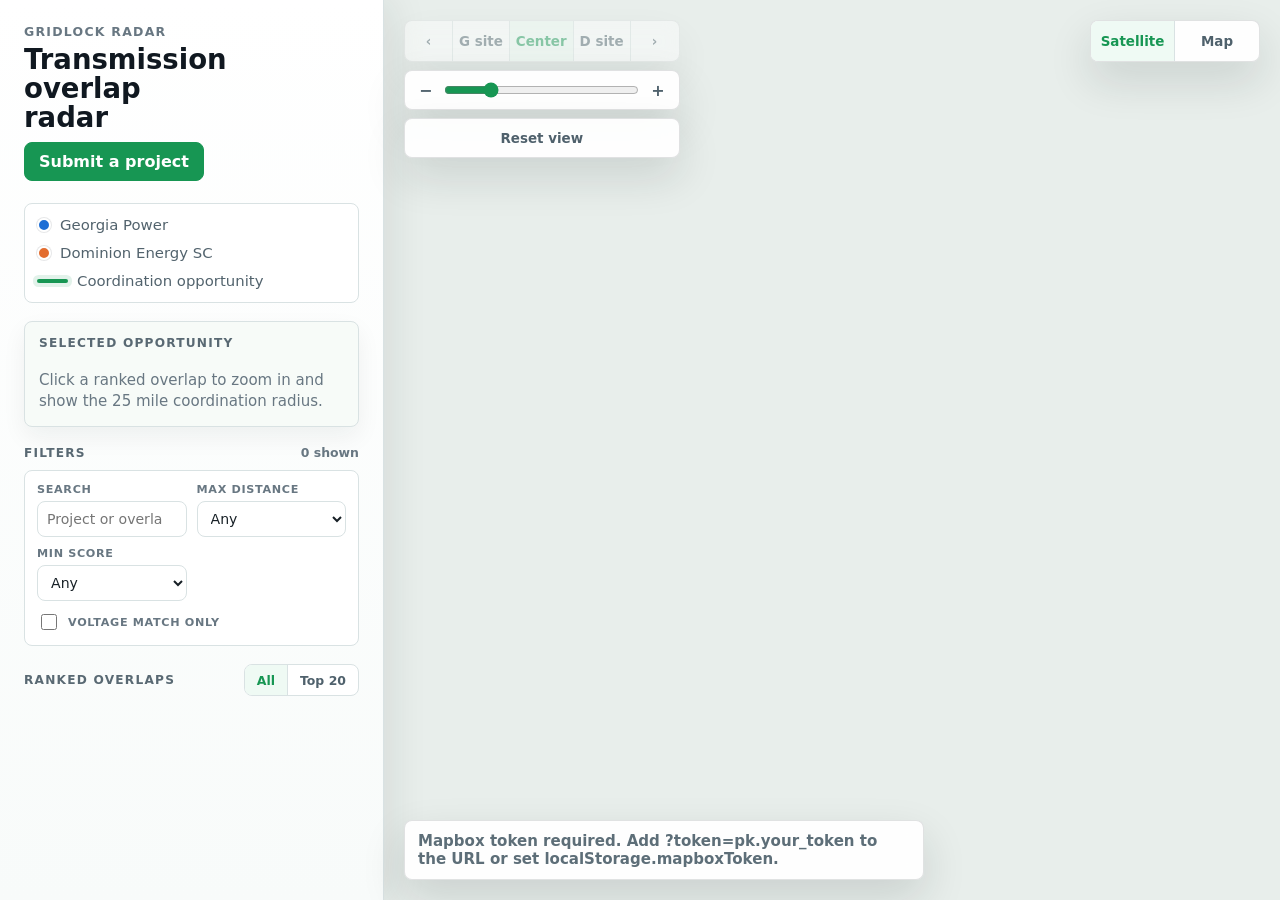
==== commit 40fd6af1: "Add the submission dialog, helpers and a dashed marker for submitted projects" ====
--- a/gridlock/web/index.html
+++ b/gridlock/web/index.html
@@ -3,75 +3,155 @@
   <head>
     <meta charset="UTF-8" />
     <meta name="viewport" content="width=device-width, initial-scale=1.0" />
-    <title>Sign in | Gridlock Radar</title>
-    <link rel="stylesheet" href="./login.css" />
+    <title>Gridlock Radar</title>
+    <link href="https://api.mapbox.com/mapbox-gl-js/v3.8.0/mapbox-gl.css" rel="stylesheet" />
+    <link rel="stylesheet" href="./styles.css" />
   </head>
   <body>
-    <div class="page-shell">
-      <header class="site-header">
-        <div class="brand-mark" aria-hidden="true">GR</div>
-        <div class="brand-copy">
-          <strong>Gridlock Radar</strong>
-          <span>Transmission coordination workspace</span>
+    <main class="layout">
+      <aside class="sidebar">
+        <header>
+          <p class="eyebrow">Gridlock Radar</p>
+          <h1>Transmission overlap radar</h1>
+          <button id="open-submit" class="submit-open" type="button">Submit a project</button>
+        </header>
+        <section class="legend">
+          <div><span class="key gpc"></span>Georgia Power</div>
+          <div><span class="key desc"></span>Dominion Energy SC</div>
+          <div><span class="line-key"></span>Coordination opportunity</div>
+        </section>
+        <section id="inspector" class="inspector">
+          <h2>Selected opportunity</h2>
+          <p>Click a ranked overlap to zoom in and show the 25 mile coordination radius.</p>
+        </section>
+        <section>
+          <div class="section-heading">
+            <h2>Filters</h2>
+            <span id="filter-count">0 shown</span>
+          </div>
+          <div class="filters">
+            <label>
+              <span>Search</span>
+              <input id="filter-search" type="search" placeholder="Project or overlap" />
+            </label>
+            <label>
+              <span>Max distance</span>
+              <select id="filter-distance">
+                <option value="">Any</option>
+                <option value="5">5 mi</option>
+                <option value="10">10 mi</option>
+                <option value="15">15 mi</option>
+                <option value="25">25 mi</option>
+              </select>
+            </label>
+            <label>
+              <span>Min score</span>
+              <select id="filter-score">
+                <option value="">Any</option>
+                <option value="0.8">0.80+</option>
+                <option value="0.6">0.60+</option>
+                <option value="0.4">0.40+</option>
+              </select>
+            </label>
+            <label class="check-row">
+              <input id="filter-voltage" type="checkbox" />
+              <span>Voltage match only</span>
+            </label>
+          </div>
+        </section>
+        <section>
+          <div class="section-heading">
+            <h2>Ranked overlaps</h2>
+            <div class="segmented" aria-label="How many overlaps to show">
+              <button type="button" data-top="all" class="active">All</button>
+              <button type="button" data-top="20">Top 20</button>
+            </div>
+          </div>
+          <ol id="overlaps" class="overlaps"></ol>
+        </section>
+      </aside>
+      <section class="map-area">
+        <div id="map"></div>
+        <div class="map-controls-stack">
+          <div id="camera-controls" class="camera-controls is-disabled" aria-label="Opportunity camera controls">
+            <button id="view-prev" type="button" title="Previous camera view">‹</button>
+            <button type="button" data-camera-view="gpc">G site</button>
+            <button type="button" data-camera-view="center">Center</button>
+            <button type="button" data-camera-view="desc">D site</button>
+            <button id="view-next" type="button" title="Next camera view">›</button>
+          </div>
+          <div class="zoom-control">
+            <span aria-hidden="true">−</span>
+            <input id="zoom-slider" type="range" min="4" max="18" step="0.05" value="7" aria-label="Zoom level" />
+            <span aria-hidden="true">+</span>
+          </div>
+          <button id="reset-view" class="reset-view" type="button">Reset view</button>
         </div>
-      </header>
+        <div class="basemap-controls" aria-label="Map style">
+          <button type="button" data-basemap="satellite">Satellite</button>
+          <button type="button" data-basemap="streets">Map</button>
+        </div>
+        <div id="status" class="status">Loading fixture data...</div>
+      </section>
+    </main>
+    <dialog id="submit-dialog" class="submit-dialog" aria-labelledby="submit-title">
+      <div class="dialog-head">
+        <h2 id="submit-title">Submit a project</h2>
+        <button id="close-submit" class="dialog-close" type="button" aria-label="Close">&times;</button>
+      </div>
+      <div class="dialog-tabs" role="tablist">
+        <button type="button" data-tab="pdf" class="active">Upload PDF</button>
+        <button type="button" data-tab="form">Manual form</button>
+        <button type="button" data-tab="history">History</button>
+      </div>
+      <p id="submit-status" class="submit-status" role="status"></p>
 
-      <main class="landing-layout">
-        <section class="intro" aria-labelledby="intro-title">
-          <div class="eyebrow"><span class="live-dot"></span> Shared project intelligence</div>
-          <h1 id="intro-title">See where the grid <em>connects.</em></h1>
-          <p>Explore planned Georgia Power and Dominion Energy South Carolina projects on one map, then find the strongest opportunities to coordinate.</p>
+      <section data-panel="pdf">
+        <label>Company
+          <select id="pdf-utility"><option value="GPC">Georgia Power</option><option value="DESC">Dominion Energy SC</option></select>
+        </label>
+        <label>PDF in the Georgia Power IRP or Dominion project layout
+          <input id="pdf-file" type="file" accept="application/pdf" />
+        </label>
+        <label>Submitted by (optional)<input id="pdf-by" type="text" maxlength="80" /></label>
+        <button id="pdf-preview" type="button">Preview</button>
+        <div id="pdf-result"></div>
+      </section>
 
-          <div class="preview" aria-hidden="true">
-            <div class="preview-grid"></div>
-            <div class="preview-node node-gpc"><span>G</span></div>
-            <div class="preview-node node-desc"><span>D</span></div>
-            <div class="preview-link"></div>
-            <div class="preview-label label-gpc">Georgia Power</div>
-            <div class="preview-label label-desc">Dominion Energy SC</div>
-            <div class="preview-stat"><b>25 mi</b><span>coordination radius</span></div>
-          </div>
+      <section data-panel="form" hidden>
+        <form id="project-form" autocomplete="off">
+          <label>Company
+            <select name="utility"><option value="GPC">Georgia Power</option><option value="DESC">Dominion Energy SC</option></select>
+          </label>
+          <label>Utility project ID (optional)<input name="utility_project_id" type="text" /></label>
+          <label>Project name<input name="project_name" type="text" required /></label>
+          <label>Endpoint A (substation)<input name="endpoint_a" type="text" /></label>
+          <label>Endpoint B (optional)<input name="endpoint_b" type="text" /></label>
+          <label>Voltage (kV)<input name="voltage_kv" type="text" inputmode="numeric" /></label>
+          <label>Length (miles)<input name="length_mi" type="text" inputmode="decimal" /></label>
+          <label>Estimated cost (USD)<input name="est_cost_usd" type="text" inputmode="numeric" /></label>
+          <label>Build start (optional)<input name="build_start" type="date" /></label>
+          <label>In-service date<input name="in_service_date" type="date" required /></label>
+          <fieldset><legend>Optional coordinates (latitude, then longitude)</legend>
+            <label>A latitude<input name="lat_a" type="text" inputmode="decimal" /></label>
+            <label>A longitude<input name="lon_a" type="text" inputmode="decimal" /></label>
+            <label>B latitude<input name="lat_b" type="text" inputmode="decimal" /></label>
+            <label>B longitude<input name="lon_b" type="text" inputmode="decimal" /></label>
+          </fieldset>
+          <label>Submitted by (optional)<input name="submitted_by" type="text" maxlength="80" /></label>
+          <button id="form-preview" type="submit">Preview</button>
+        </form>
+        <div id="form-result"></div>
+      </section>
 
-          <div class="intro-footnote">Two utilities. One view of nearby work.</div>
-        </section>
+      <section data-panel="history" hidden>
+        <div id="history-list"></div>
+      </section>
+    </dialog>
 
-        <section class="login-card" aria-labelledby="login-title">
-          <div class="card-kicker">WELCOME TO GRIDLOCK RADAR</div>
-          <h2 id="login-title">Sign in to the map</h2>
-          <p class="card-intro">Choose your company, then enter its name and the demo password.</p>
-
-          <div class="account-options" role="group" aria-label="Company account">
-            <button class="account-option" type="button" data-company="Georgia Power" aria-pressed="false">
-              <span class="company-icon icon-gpc" aria-hidden="true">G</span>
-              <span class="company-copy"><strong>Georgia Power</strong><small>GPC account</small></span>
-              <span class="selection-indicator" aria-hidden="true"></span>
-            </button>
-            <button class="account-option" type="button" data-company="Dominion Energy South Carolina" aria-pressed="false">
-              <span class="company-icon icon-desc" aria-hidden="true">D</span>
-              <span class="company-copy"><strong>Dominion Energy South Carolina</strong><small>DESC account</small></span>
-              <span class="selection-indicator" aria-hidden="true"></span>
-            </button>
-          </div>
-
-          <form id="login-form" novalidate>
-            <label for="username">Company name <span>· username</span></label>
-            <input id="username" name="username" type="text" autocomplete="username" placeholder="Choose a company above" required />
-
-            <label for="password">Password</label>
-            <div class="password-field">
-              <input id="password" name="password" type="password" autocomplete="current-password" placeholder="Enter the demo password" required />
-              <button id="toggle-password" type="button" aria-label="Show password">Show</button>
-            </div>
-
-            <p id="login-error" class="login-error" role="alert" hidden></p>
-            <button class="submit-button" type="submit">Open map workspace <span aria-hidden="true">→</span></button>
-          </form>
-          <p class="demo-hint">Demo password for either company: <code>gridlock123</code></p>
-        </section>
-      </main>
-      <footer class="site-footer">Gridlock Radar · A shared view of transmission opportunities</footer>
-    </div>
-    <script src="./auth.js"></script>
-    <script src="./login.js"></script>
+    <script src="https://api.mapbox.com/mapbox-gl-js/v3.8.0/mapbox-gl.js"></script>
+    <script src="./main.js"></script>
+    <script src="./submit-helpers.js"></script>
+    <script src="./submit.js"></script>
   </body>
 </html>
--- a/gridlock/web/styles.css
+++ b/gridlock/web/styles.css
@@ -0,0 +1,702 @@
+:root {
+  color-scheme: light;
+  --ink: #172026;
+  --muted: #687782;
+  --soft: #eef3f2;
+  --paper: #ffffff;
+  --line: #d9e2e3;
+  --gpc: #1d6ed5;
+  --desc: #e36d2f;
+  --overlap: #179653;
+  --shadow: 0 18px 44px rgba(23, 32, 38, 0.14);
+}
+
+* {
+  box-sizing: border-box;
+}
+
+html,
+body,
+.layout {
+  height: 100%;
+  margin: 0;
+}
+
+body {
+  color: var(--ink);
+  font-family: Inter, ui-sans-serif, system-ui, -apple-system, BlinkMacSystemFont, "Segoe UI", sans-serif;
+  background: var(--soft);
+}
+
+button {
+  font: inherit;
+}
+
+.layout {
+  display: grid;
+  grid-template-columns: 384px minmax(0, 1fr);
+  min-width: 0;
+}
+
+.sidebar {
+  position: relative;
+  z-index: 400;
+  display: flex;
+  min-width: 0;
+  flex-direction: column;
+  gap: 18px;
+  padding: 24px;
+  border-right: 1px solid var(--line);
+  background: linear-gradient(180deg, #ffffff 0%, #f8fbfa 100%);
+  box-shadow: 10px 0 34px rgba(23, 32, 38, 0.08);
+  overflow: auto;
+}
+
+.sidebar header {
+  padding-bottom: 4px;
+}
+
+.eyebrow,
+h1,
+h2,
+p {
+  margin: 0;
+}
+
+.eyebrow {
+  color: var(--muted);
+  font-size: 0.78rem;
+  font-weight: 800;
+  letter-spacing: 0.1em;
+  text-transform: uppercase;
+}
+
+h1 {
+  max-width: 10ch;
+  margin-top: 6px;
+  color: #101820;
+  font-size: 1.72rem;
+  line-height: 1.05;
+  letter-spacing: 0;
+}
+
+h2 {
+  margin-bottom: 10px;
+  color: #596973;
+  font-size: 0.76rem;
+  font-weight: 800;
+  letter-spacing: 0.1em;
+  text-transform: uppercase;
+}
+
+.section-heading {
+  display: flex;
+  align-items: center;
+  justify-content: space-between;
+  gap: 12px;
+}
+
+.section-heading h2 {
+  margin-bottom: 0;
+}
+
+#filter-count {
+  color: var(--muted);
+  font-size: 0.78rem;
+  font-weight: 800;
+}
+
+.legend,
+.inspector,
+.filters,
+.overlaps button {
+  border: 1px solid var(--line);
+  border-radius: 8px;
+  background: rgba(255, 255, 255, 0.92);
+}
+
+.legend {
+  display: grid;
+  gap: 10px;
+  padding: 12px;
+  color: #52636d;
+  font-size: 0.93rem;
+}
+
+.legend div {
+  display: flex;
+  min-width: 0;
+  align-items: center;
+  gap: 9px;
+}
+
+.key {
+  display: inline-block;
+  width: 14px;
+  height: 14px;
+  flex: 0 0 14px;
+  border: 2px solid #fff;
+  border-radius: 50%;
+  box-shadow: 0 0 0 1px rgba(23, 32, 38, 0.1);
+}
+
+.gpc {
+  background: var(--gpc);
+}
+
+.desc {
+  background: var(--desc);
+}
+
+.line-key {
+  display: inline-block;
+  width: 31px;
+  height: 4px;
+  flex: 0 0 31px;
+  border-radius: 999px;
+  background: var(--overlap);
+  box-shadow: 0 0 0 4px rgba(23, 150, 83, 0.12);
+}
+
+.inspector {
+  display: grid;
+  gap: 10px;
+  padding: 14px;
+  background: #f7fbf8;
+  box-shadow: 0 10px 24px rgba(23, 32, 38, 0.06);
+}
+
+.inspector p {
+  color: var(--muted);
+  font-size: 0.94rem;
+  line-height: 1.42;
+}
+
+.inspector strong {
+  color: var(--ink);
+}
+
+.inspector-grid {
+  display: grid;
+  grid-template-columns: repeat(2, minmax(0, 1fr));
+  gap: 8px;
+}
+
+.metric {
+  min-width: 0;
+  padding: 9px;
+  border: 1px solid rgba(23, 150, 83, 0.2);
+  border-radius: 8px;
+  background: #fff;
+}
+
+.metric span {
+  display: block;
+  color: var(--muted);
+  font-size: 0.68rem;
+  font-weight: 800;
+  letter-spacing: 0.07em;
+  text-transform: uppercase;
+}
+
+.metric b {
+  display: block;
+  margin-top: 3px;
+  overflow-wrap: anywhere;
+  font-size: 1rem;
+}
+
+.filters {
+  display: grid;
+  grid-template-columns: repeat(2, minmax(0, 1fr));
+  gap: 10px;
+  margin-top: 10px;
+  padding: 12px;
+}
+
+.filters label {
+  display: grid;
+  min-width: 0;
+  gap: 5px;
+}
+
+.filters label span {
+  color: var(--muted);
+  font-size: 0.7rem;
+  font-weight: 850;
+  letter-spacing: 0.06em;
+  text-transform: uppercase;
+}
+
+.filters input[type="search"],
+.filters select {
+  width: 100%;
+  min-width: 0;
+  height: 36px;
+  border: 1px solid var(--line);
+  border-radius: 8px;
+  background: #fff;
+  color: var(--ink);
+  font: inherit;
+  font-size: 0.88rem;
+  padding: 0 9px;
+}
+
+.filters input[type="search"]:focus,
+.filters select:focus {
+  border-color: rgba(23, 150, 83, 0.7);
+  outline: none;
+  box-shadow: 0 0 0 3px rgba(23, 150, 83, 0.12);
+}
+
+.filters .check-row {
+  grid-column: 1 / -1;
+  display: flex;
+  align-items: center;
+  gap: 8px;
+}
+
+.filters .check-row input {
+  width: 16px;
+  height: 16px;
+  accent-color: var(--overlap);
+}
+
+.overlaps {
+  display: grid;
+  gap: 9px;
+  padding: 0;
+  margin: 0;
+  list-style: none;
+}
+
+.overlaps button {
+  width: 100%;
+  min-height: 98px;
+  padding: 12px;
+  color: var(--ink);
+  text-align: left;
+  cursor: pointer;
+  box-shadow: 0 8px 22px rgba(23, 32, 38, 0.05);
+  transition: border-color 160ms ease, box-shadow 160ms ease, transform 160ms ease, background 160ms ease;
+}
+
+.overlaps button:hover,
+.overlaps button:focus-visible {
+  border-color: rgba(23, 150, 83, 0.65);
+  box-shadow: 0 12px 28px rgba(23, 32, 38, 0.12);
+  outline: none;
+  transform: translateY(-1px);
+}
+
+.overlaps li.is-hidden {
+  display: none;
+}
+
+.overlaps li.is-selected button {
+  border-color: var(--overlap);
+  background: #effaf4;
+  box-shadow: 0 12px 30px rgba(23, 150, 83, 0.16);
+}
+
+.rank {
+  display: inline-grid;
+  min-width: 34px;
+  height: 22px;
+  margin-right: 4px;
+  place-items: center;
+  border-radius: 999px;
+  background: rgba(23, 150, 83, 0.12);
+  color: var(--overlap);
+  font-size: 0.83rem;
+  font-weight: 900;
+}
+
+.meta {
+  margin-top: 7px;
+  color: var(--muted);
+  font-size: 0.88rem;
+  font-weight: 650;
+}
+
+.map-area {
+  position: relative;
+  min-width: 0;
+}
+
+#map {
+  width: 100%;
+  height: 100%;
+  background: #e8eeeb;
+}
+
+.mapboxgl-map {
+  font: inherit;
+}
+
+.mapboxgl-ctrl-group {
+  overflow: hidden;
+  border: 1px solid rgba(23, 32, 38, 0.13) !important;
+  border-radius: 8px !important;
+  background: rgba(255, 255, 255, 0.94) !important;
+  box-shadow: var(--shadow) !important;
+}
+
+.mapboxgl-ctrl button {
+  color: var(--ink) !important;
+}
+
+#map.flyby-active .mapboxgl-canvas {
+  filter: saturate(1.08) contrast(1.03);
+  transform-origin: center center;
+  transition: filter 500ms ease;
+}
+
+.mapboxgl-popup-content {
+  border: 1px solid rgba(23, 32, 38, 0.1);
+  border-radius: 8px;
+  color: var(--ink);
+  box-shadow: 0 18px 40px rgba(23, 32, 38, 0.18);
+  line-height: 1.38;
+  padding: 12px 14px;
+}
+
+.mapboxgl-popup-close-button {
+  color: var(--muted);
+  font-size: 1.1rem;
+}
+
+.status {
+  position: absolute;
+  left: 20px;
+  bottom: 20px;
+  z-index: 500;
+  max-width: min(520px, calc(100% - 40px));
+  padding: 11px 13px;
+  border: 1px solid rgba(23, 32, 38, 0.13);
+  border-radius: 8px;
+  background: rgba(255, 255, 255, 0.94);
+  color: #5d6e78;
+  box-shadow: var(--shadow);
+  font-size: 0.94rem;
+  font-weight: 650;
+  backdrop-filter: blur(8px);
+}
+
+.map-controls-stack {
+  position: absolute;
+  top: 20px;
+  left: 20px;
+  z-index: 520;
+  display: flex;
+  flex-direction: column;
+  gap: 8px;
+  width: fit-content;
+}
+
+.camera-controls {
+  display: flex;
+  overflow: hidden;
+  border: 1px solid rgba(23, 32, 38, 0.13);
+  border-radius: 8px;
+  background: rgba(255, 255, 255, 0.94);
+  box-shadow: var(--shadow);
+  backdrop-filter: blur(8px);
+}
+
+.camera-controls button {
+  min-width: 48px;
+  height: 40px;
+  border: 0;
+  border-right: 1px solid var(--line);
+  background: transparent;
+  color: #4f616c;
+  cursor: pointer;
+  font-size: 0.84rem;
+  font-weight: 800;
+  transition: background 150ms ease, color 150ms ease;
+}
+
+.camera-controls button:last-child {
+  border-right: 0;
+}
+
+.camera-controls button:hover,
+.camera-controls button:focus-visible,
+.camera-controls button.active {
+  background: #effaf4;
+  color: var(--overlap);
+  outline: none;
+}
+
+.camera-controls button:disabled {
+  cursor: default;
+}
+
+.camera-controls.is-disabled {
+  opacity: 0.46;
+  pointer-events: none;
+}
+
+.opportunity-cap {
+  display: grid;
+  width: 24px;
+  height: 24px;
+  place-items: center;
+  border: 3px solid var(--overlap);
+  border-radius: 50%;
+  box-shadow: 0 8px 19px rgba(23, 32, 38, 0.28), 0 0 0 4px rgba(23, 150, 83, 0.12);
+  font-size: 0.72rem;
+  font-weight: 900;
+}
+
+.opportunity-cap.plain {
+  background: #fff;
+  color: var(--overlap);
+}
+
+.opportunity-cap.combined {
+  background: var(--cap-color);
+  color: #fff;
+}
+
+.opportunity-cap.shared {
+  background: linear-gradient(90deg, var(--cap-color) 0 50%, var(--cap-color-2) 50% 100%);
+  color: #fff;
+}
+
+.distance-label {
+  padding: 6px 9px;
+  border: 1px solid rgba(23, 150, 83, 0.36);
+  border-radius: 8px;
+  background: rgba(255, 255, 255, 0.96);
+  color: var(--ink);
+  box-shadow: 0 10px 24px rgba(23, 32, 38, 0.18);
+  font-size: 0.8rem;
+  font-weight: 900;
+  white-space: nowrap;
+}
+
+.substation-marker {
+  box-shadow: 0 8px 19px rgba(23, 32, 38, 0.26);
+}
+
+.substation-marker.normal {
+  width: 18px;
+  height: 18px;
+  border: 3px solid #fff;
+  border-radius: 50%;
+  background: var(--utility-color);
+}
+
+.substation-marker.shared {
+  width: 24px;
+  height: 24px;
+  border: 3px solid #fff;
+  border-radius: 50%;
+  background: linear-gradient(90deg, var(--utility-color) 0 50%, var(--utility-color-2) 50% 100%);
+}
+
+path.pulse-line {
+  animation: linePulse 1.25s ease-in-out infinite;
+  filter: drop-shadow(0 0 3px rgba(23, 150, 83, 0.35));
+  stroke-linecap: round;
+}
+
+@keyframes linePulse {
+  0%,
+  100% {
+    stroke-width: 5;
+    stroke-opacity: 0.54;
+  }
+  50% {
+    stroke-width: 10;
+    stroke-opacity: 1;
+  }
+}
+
+@media (max-width: 920px) {
+  .layout {
+    grid-template-columns: 1fr;
+    grid-template-rows: minmax(280px, 40vh) minmax(420px, 1fr);
+  }
+
+  .sidebar {
+    order: 2;
+    max-height: 48vh;
+    border-top: 1px solid var(--line);
+    border-right: 0;
+    box-shadow: 0 -10px 34px rgba(23, 32, 38, 0.08);
+  }
+
+  .map-area {
+    order: 1;
+  }
+
+  h1 {
+    max-width: none;
+    font-size: 1.5rem;
+  }
+}
+
+.basemap-controls {
+  position: absolute;
+  top: 20px;
+  right: 20px;
+  z-index: 520;
+  display: flex;
+  overflow: hidden;
+  border: 1px solid rgba(23, 32, 38, 0.13);
+  border-radius: 8px;
+  background: rgba(255, 255, 255, 0.94);
+  box-shadow: var(--shadow);
+  backdrop-filter: blur(8px);
+}
+
+.basemap-controls button {
+  min-width: 84px;
+  height: 40px;
+  border: 0;
+  border-right: 1px solid var(--line);
+  background: transparent;
+  color: #4f616c;
+  cursor: pointer;
+  font-size: 0.84rem;
+  font-weight: 800;
+  transition: background 150ms ease, color 150ms ease;
+}
+
+.basemap-controls button:last-child {
+  border-right: 0;
+}
+
+.basemap-controls button:hover,
+.basemap-controls button:focus-visible,
+.basemap-controls button.active {
+  background: #effaf4;
+  color: var(--overlap);
+  outline: none;
+}
+
+.zoom-control {
+  display: flex;
+  align-items: center;
+  gap: 10px;
+  height: 40px;
+  padding: 0 14px;
+  border: 1px solid rgba(23, 32, 38, 0.13);
+  border-radius: 8px;
+  background: rgba(255, 255, 255, 0.94);
+  box-shadow: var(--shadow);
+  backdrop-filter: blur(8px);
+  color: #4f616c;
+  font-weight: 800;
+}
+
+.zoom-control input[type="range"] {
+  flex: 1;
+  min-width: 0;
+  accent-color: var(--overlap);
+  cursor: pointer;
+}
+
+.reset-view {
+  height: 40px;
+  border: 1px solid rgba(23, 32, 38, 0.13);
+  border-radius: 8px;
+  background: rgba(255, 255, 255, 0.94);
+  box-shadow: var(--shadow);
+  backdrop-filter: blur(8px);
+  color: #4f616c;
+  cursor: pointer;
+  font-size: 0.84rem;
+  font-weight: 800;
+  transition: background 150ms ease, color 150ms ease;
+}
+
+.reset-view:hover,
+.reset-view:focus-visible {
+  background: #effaf4;
+  color: var(--overlap);
+  outline: none;
+}
+
+.mapboxgl-ctrl-top-left {
+  top: 160px !important;
+  left: 10px !important;
+}
+
+.segmented {
+  display: flex;
+  overflow: hidden;
+  border: 1px solid var(--line);
+  border-radius: 8px;
+  background: #fff;
+}
+
+.segmented button {
+  height: 30px;
+  padding: 0 12px;
+  border: 0;
+  border-right: 1px solid var(--line);
+  background: transparent;
+  color: #4f616c;
+  cursor: pointer;
+  font-size: 0.78rem;
+  font-weight: 800;
+}
+
+.segmented button:last-child {
+  border-right: 0;
+}
+
+.segmented button:hover,
+.segmented button:focus-visible,
+.segmented button.active {
+  background: #effaf4;
+  color: var(--overlap);
+  outline: none;
+}
+
+.submit-open {
+  margin-top: 10px;
+  padding: 9px 14px;
+  border: 1px solid var(--overlap);
+  border-radius: 8px;
+  background: var(--overlap);
+  color: #fff;
+  font-weight: 800;
+  cursor: pointer;
+}
+
+.submit-dialog {
+  width: min(760px, calc(100vw - 32px));
+  max-height: calc(100vh - 48px);
+  padding: 0;
+  border: 1px solid var(--line);
+  border-radius: 12px;
+  overflow: auto;
+}
+
+.submit-dialog::backdrop { background: rgba(23, 32, 38, 0.45); }
+.submit-dialog section, .submit-dialog .dialog-head, .submit-dialog .dialog-tabs, .submit-status { padding: 12px 20px; }
+.dialog-head { display: flex; justify-content: space-between; align-items: center; }
+.dialog-head h2 { margin: 0; }
+.dialog-close { border: 0; background: transparent; font-size: 1.6rem; cursor: pointer; }
+.dialog-tabs { display: flex; gap: 8px; border-bottom: 1px solid var(--line); }
+.dialog-tabs button { padding: 8px 12px; border: 1px solid var(--line); border-radius: 8px; background: #fff; font-weight: 800; cursor: pointer; }
+.dialog-tabs button.active { background: #effaf4; color: var(--overlap); border-color: var(--overlap); }
+.submit-dialog label { display: block; margin: 8px 0; font-size: 0.85rem; font-weight: 700; }
+.submit-dialog input, .submit-dialog select { display: block; width: 100%; margin-top: 4px; padding: 8px; box-sizing: border-box; }
+.submit-dialog fieldset { margin: 10px 0; border: 1px solid var(--line); border-radius: 8px; }
+.submit-status { min-height: 1.2em; margin: 0; color: var(--muted); font-weight: 700; }
+.submit-status.error { color: #b3261e; }
+.submit-table { width: 100%; border-collapse: collapse; margin: 12px 0; font-size: 0.82rem; }
+.submit-table th, .submit-table td { padding: 6px; border-bottom: 1px solid var(--line); text-align: left; vertical-align: top; }
+.badge { display: inline-block; padding: 2px 8px; border-radius: 999px; font-weight: 800; font-size: 0.72rem; }
+.badge-new { background: #e6f6ec; color: #17603a; }
+.badge-update { background: #fff4d6; color: #7a5600; }
+.badge-muted { background: #eef1f3; color: #4f616c; }
+.badge-invalid { background: #fde7e5; color: #b3261e; }
+.row-errors { color: #b3261e; }
+.submit-dialog button.primary { margin-top: 8px; padding: 9px 14px; border: 0; border-radius: 8px; background: var(--overlap); color: #fff; font-weight: 800; cursor: pointer; }
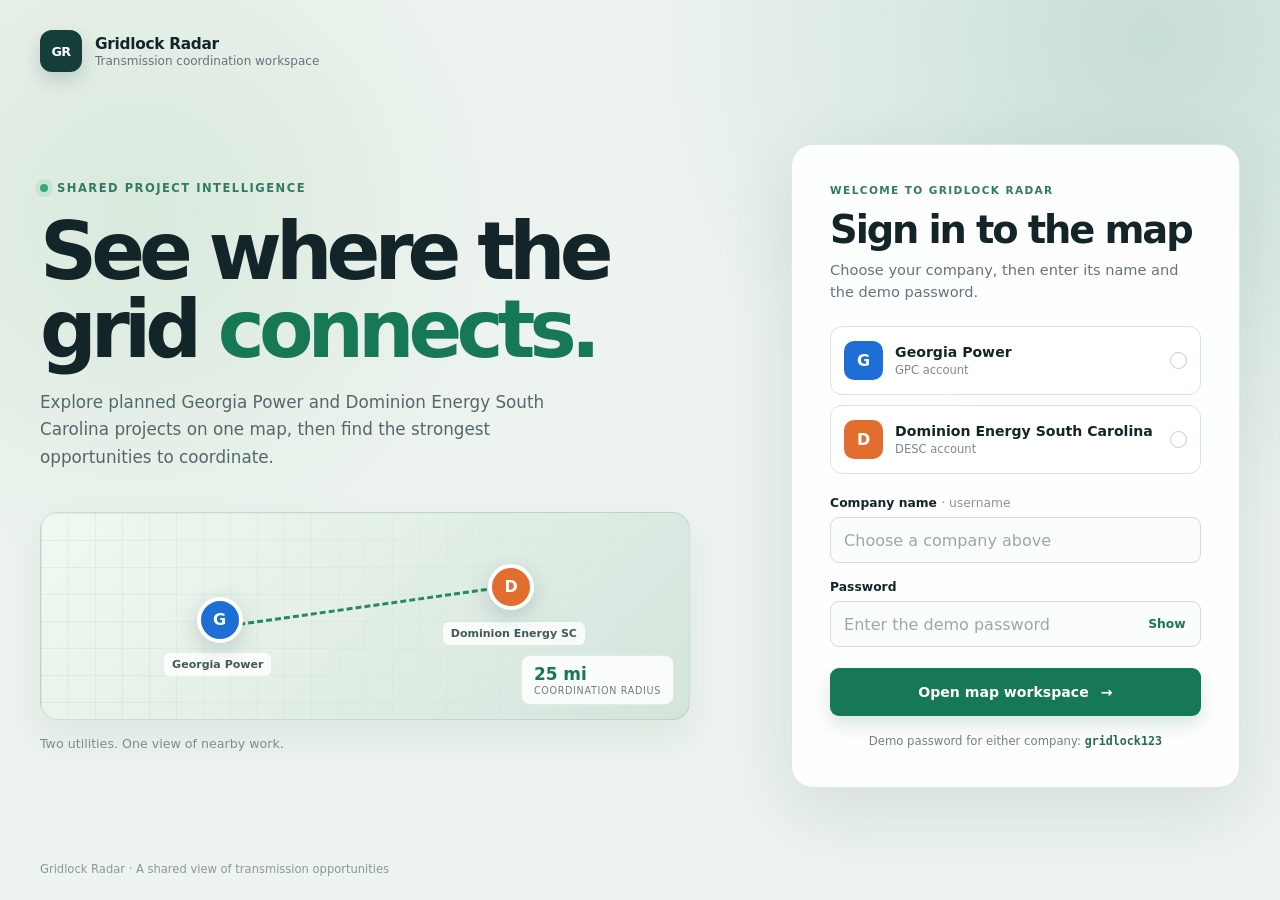
==== commit a2bca122: "Merge pull request #4 from Davidx203/Login Add Login Page" ====
--- a/gridlock/web/index.html
+++ b/gridlock/web/index.html
@@ -3,155 +3,75 @@
   <head>
     <meta charset="UTF-8" />
     <meta name="viewport" content="width=device-width, initial-scale=1.0" />
-    <title>Gridlock Radar</title>
-    <link href="https://api.mapbox.com/mapbox-gl-js/v3.8.0/mapbox-gl.css" rel="stylesheet" />
-    <link rel="stylesheet" href="./styles.css" />
+    <title>Sign in | Gridlock Radar</title>
+    <link rel="stylesheet" href="./login.css" />
   </head>
   <body>
-    <main class="layout">
-      <aside class="sidebar">
-        <header>
-          <p class="eyebrow">Gridlock Radar</p>
-          <h1>Transmission overlap radar</h1>
-          <button id="open-submit" class="submit-open" type="button">Submit a project</button>
-        </header>
-        <section class="legend">
-          <div><span class="key gpc"></span>Georgia Power</div>
-          <div><span class="key desc"></span>Dominion Energy SC</div>
-          <div><span class="line-key"></span>Coordination opportunity</div>
+    <div class="page-shell">
+      <header class="site-header">
+        <div class="brand-mark" aria-hidden="true">GR</div>
+        <div class="brand-copy">
+          <strong>Gridlock Radar</strong>
+          <span>Transmission coordination workspace</span>
+        </div>
+      </header>
+
+      <main class="landing-layout">
+        <section class="intro" aria-labelledby="intro-title">
+          <div class="eyebrow"><span class="live-dot"></span> Shared project intelligence</div>
+          <h1 id="intro-title">See where the grid <em>connects.</em></h1>
+          <p>Explore planned Georgia Power and Dominion Energy South Carolina projects on one map, then find the strongest opportunities to coordinate.</p>
+
+          <div class="preview" aria-hidden="true">
+            <div class="preview-grid"></div>
+            <div class="preview-node node-gpc"><span>G</span></div>
+            <div class="preview-node node-desc"><span>D</span></div>
+            <div class="preview-link"></div>
+            <div class="preview-label label-gpc">Georgia Power</div>
+            <div class="preview-label label-desc">Dominion Energy SC</div>
+            <div class="preview-stat"><b>25 mi</b><span>coordination radius</span></div>
+          </div>
+
+          <div class="intro-footnote">Two utilities. One view of nearby work.</div>
         </section>
-        <section id="inspector" class="inspector">
-          <h2>Selected opportunity</h2>
-          <p>Click a ranked overlap to zoom in and show the 25 mile coordination radius.</p>
+
+        <section class="login-card" aria-labelledby="login-title">
+          <div class="card-kicker">WELCOME TO GRIDLOCK RADAR</div>
+          <h2 id="login-title">Sign in to the map</h2>
+          <p class="card-intro">Choose your company, then enter its name and the demo password.</p>
+
+          <div class="account-options" role="group" aria-label="Company account">
+            <button class="account-option" type="button" data-company="Georgia Power" aria-pressed="false">
+              <span class="company-icon icon-gpc" aria-hidden="true">G</span>
+              <span class="company-copy"><strong>Georgia Power</strong><small>GPC account</small></span>
+              <span class="selection-indicator" aria-hidden="true"></span>
+            </button>
+            <button class="account-option" type="button" data-company="Dominion Energy South Carolina" aria-pressed="false">
+              <span class="company-icon icon-desc" aria-hidden="true">D</span>
+              <span class="company-copy"><strong>Dominion Energy South Carolina</strong><small>DESC account</small></span>
+              <span class="selection-indicator" aria-hidden="true"></span>
+            </button>
+          </div>
+
+          <form id="login-form" novalidate>
+            <label for="username">Company name <span>· username</span></label>
+            <input id="username" name="username" type="text" autocomplete="username" placeholder="Choose a company above" required />
+
+            <label for="password">Password</label>
+            <div class="password-field">
+              <input id="password" name="password" type="password" autocomplete="current-password" placeholder="Enter the demo password" required />
+              <button id="toggle-password" type="button" aria-label="Show password">Show</button>
+            </div>
+
+            <p id="login-error" class="login-error" role="alert" hidden></p>
+            <button class="submit-button" type="submit">Open map workspace <span aria-hidden="true">→</span></button>
+          </form>
+          <p class="demo-hint">Demo password for either company: <code>gridlock123</code></p>
         </section>
-        <section>
-          <div class="section-heading">
-            <h2>Filters</h2>
-            <span id="filter-count">0 shown</span>
-          </div>
-          <div class="filters">
-            <label>
-              <span>Search</span>
-              <input id="filter-search" type="search" placeholder="Project or overlap" />
-            </label>
-            <label>
-              <span>Max distance</span>
-              <select id="filter-distance">
-                <option value="">Any</option>
-                <option value="5">5 mi</option>
-                <option value="10">10 mi</option>
-                <option value="15">15 mi</option>
-                <option value="25">25 mi</option>
-              </select>
-            </label>
-            <label>
-              <span>Min score</span>
-              <select id="filter-score">
-                <option value="">Any</option>
-                <option value="0.8">0.80+</option>
-                <option value="0.6">0.60+</option>
-                <option value="0.4">0.40+</option>
-              </select>
-            </label>
-            <label class="check-row">
-              <input id="filter-voltage" type="checkbox" />
-              <span>Voltage match only</span>
-            </label>
-          </div>
-        </section>
-        <section>
-          <div class="section-heading">
-            <h2>Ranked overlaps</h2>
-            <div class="segmented" aria-label="How many overlaps to show">
-              <button type="button" data-top="all" class="active">All</button>
-              <button type="button" data-top="20">Top 20</button>
-            </div>
-          </div>
-          <ol id="overlaps" class="overlaps"></ol>
-        </section>
-      </aside>
-      <section class="map-area">
-        <div id="map"></div>
-        <div class="map-controls-stack">
-          <div id="camera-controls" class="camera-controls is-disabled" aria-label="Opportunity camera controls">
-            <button id="view-prev" type="button" title="Previous camera view">‹</button>
-            <button type="button" data-camera-view="gpc">G site</button>
-            <button type="button" data-camera-view="center">Center</button>
-            <button type="button" data-camera-view="desc">D site</button>
-            <button id="view-next" type="button" title="Next camera view">›</button>
-          </div>
-          <div class="zoom-control">
-            <span aria-hidden="true">−</span>
-            <input id="zoom-slider" type="range" min="4" max="18" step="0.05" value="7" aria-label="Zoom level" />
-            <span aria-hidden="true">+</span>
-          </div>
-          <button id="reset-view" class="reset-view" type="button">Reset view</button>
-        </div>
-        <div class="basemap-controls" aria-label="Map style">
-          <button type="button" data-basemap="satellite">Satellite</button>
-          <button type="button" data-basemap="streets">Map</button>
-        </div>
-        <div id="status" class="status">Loading fixture data...</div>
-      </section>
-    </main>
-    <dialog id="submit-dialog" class="submit-dialog" aria-labelledby="submit-title">
-      <div class="dialog-head">
-        <h2 id="submit-title">Submit a project</h2>
-        <button id="close-submit" class="dialog-close" type="button" aria-label="Close">&times;</button>
-      </div>
-      <div class="dialog-tabs" role="tablist">
-        <button type="button" data-tab="pdf" class="active">Upload PDF</button>
-        <button type="button" data-tab="form">Manual form</button>
-        <button type="button" data-tab="history">History</button>
-      </div>
-      <p id="submit-status" class="submit-status" role="status"></p>
-
-      <section data-panel="pdf">
-        <label>Company
-          <select id="pdf-utility"><option value="GPC">Georgia Power</option><option value="DESC">Dominion Energy SC</option></select>
-        </label>
-        <label>PDF in the Georgia Power IRP or Dominion project layout
-          <input id="pdf-file" type="file" accept="application/pdf" />
-        </label>
-        <label>Submitted by (optional)<input id="pdf-by" type="text" maxlength="80" /></label>
-        <button id="pdf-preview" type="button">Preview</button>
-        <div id="pdf-result"></div>
-      </section>
-
-      <section data-panel="form" hidden>
-        <form id="project-form" autocomplete="off">
-          <label>Company
-            <select name="utility"><option value="GPC">Georgia Power</option><option value="DESC">Dominion Energy SC</option></select>
-          </label>
-          <label>Utility project ID (optional)<input name="utility_project_id" type="text" /></label>
-          <label>Project name<input name="project_name" type="text" required /></label>
-          <label>Endpoint A (substation)<input name="endpoint_a" type="text" /></label>
-          <label>Endpoint B (optional)<input name="endpoint_b" type="text" /></label>
-          <label>Voltage (kV)<input name="voltage_kv" type="text" inputmode="numeric" /></label>
-          <label>Length (miles)<input name="length_mi" type="text" inputmode="decimal" /></label>
-          <label>Estimated cost (USD)<input name="est_cost_usd" type="text" inputmode="numeric" /></label>
-          <label>Build start (optional)<input name="build_start" type="date" /></label>
-          <label>In-service date<input name="in_service_date" type="date" required /></label>
-          <fieldset><legend>Optional coordinates (latitude, then longitude)</legend>
-            <label>A latitude<input name="lat_a" type="text" inputmode="decimal" /></label>
-            <label>A longitude<input name="lon_a" type="text" inputmode="decimal" /></label>
-            <label>B latitude<input name="lat_b" type="text" inputmode="decimal" /></label>
-            <label>B longitude<input name="lon_b" type="text" inputmode="decimal" /></label>
-          </fieldset>
-          <label>Submitted by (optional)<input name="submitted_by" type="text" maxlength="80" /></label>
-          <button id="form-preview" type="submit">Preview</button>
-        </form>
-        <div id="form-result"></div>
-      </section>
-
-      <section data-panel="history" hidden>
-        <div id="history-list"></div>
-      </section>
-    </dialog>
-
-    <script src="https://api.mapbox.com/mapbox-gl-js/v3.8.0/mapbox-gl.js"></script>
-    <script src="./main.js"></script>
-    <script src="./submit-helpers.js"></script>
-    <script src="./submit.js"></script>
+      </main>
+      <footer class="site-footer">Gridlock Radar · A shared view of transmission opportunities</footer>
+    </div>
+    <script src="./auth.js"></script>
+    <script src="./login.js"></script>
   </body>
 </html>
--- a/gridlock/web/login.css
+++ b/gridlock/web/login.css
@@ -0,0 +1,338 @@
+:root {
+  color-scheme: light;
+  --ink: #14252a;
+  --muted: #64747a;
+  --line: #d9e5e2;
+  --green: #177856;
+  --gpc: #1d6ed5;
+  --desc: #e36d2f;
+}
+
+* { box-sizing: border-box; }
+
+html, body { min-height: 100%; margin: 0; }
+
+body {
+  color: var(--ink);
+  background: #eaf0ec;
+  font-family: Inter, ui-sans-serif, system-ui, -apple-system, BlinkMacSystemFont, "Segoe UI", sans-serif;
+}
+
+button, input { font: inherit; }
+
+.page-shell {
+  display: flex;
+  min-height: 100vh;
+  flex-direction: column;
+  overflow: hidden;
+  background: radial-gradient(circle at 11% 24%, #d9e9dc 0, transparent 28%),
+              radial-gradient(circle at 90% 4%, #c8ded9 0, transparent 35%),
+              #edf3ef;
+}
+
+.site-header, .landing-layout, .site-footer {
+  width: min(1200px, calc(100% - 64px));
+  margin-inline: auto;
+}
+
+.site-header {
+  display: flex;
+  align-items: center;
+  gap: 13px;
+  padding-block: 30px 20px;
+}
+
+.brand-mark {
+  display: grid;
+  width: 42px;
+  height: 42px;
+  place-items: center;
+  border-radius: 12px;
+  background: #153d39;
+  color: white;
+  font-size: 0.8rem;
+  font-weight: 850;
+  letter-spacing: -0.05em;
+  box-shadow: 0 8px 18px rgba(21, 61, 57, 0.18);
+}
+
+.brand-copy { display: grid; gap: 1px; }
+.brand-copy strong { font-size: 0.96rem; letter-spacing: -0.02em; }
+.brand-copy span { color: var(--muted); font-size: 0.75rem; }
+
+.landing-layout {
+  display: grid;
+  flex: 1;
+  grid-template-columns: minmax(0, 1.2fr) minmax(360px, 0.8fr);
+  align-items: center;
+  gap: clamp(36px, 6vw, 92px);
+  padding-block: 36px 58px;
+}
+
+.intro { max-width: 650px; }
+
+.eyebrow, .card-kicker {
+  display: flex;
+  align-items: center;
+  gap: 9px;
+  color: #327b62;
+  font-size: 0.72rem;
+  font-weight: 850;
+  letter-spacing: 0.13em;
+  text-transform: uppercase;
+}
+
+.live-dot {
+  width: 8px;
+  height: 8px;
+  border-radius: 50%;
+  background: #32aa72;
+  box-shadow: 0 0 0 5px rgba(50, 170, 114, 0.13);
+}
+
+h1 {
+  max-width: 640px;
+  margin: 18px 0 20px;
+  font-size: clamp(3.5rem, 6.2vw, 6rem);
+  font-weight: 790;
+  letter-spacing: -0.075em;
+  line-height: 0.98;
+}
+
+h1 em { color: var(--green); font-style: normal; }
+
+.intro > p {
+  max-width: 525px;
+  margin: 0;
+  color: #53686b;
+  font-size: 1.05rem;
+  line-height: 1.65;
+}
+
+.preview {
+  position: relative;
+  height: 208px;
+  margin-top: 40px;
+  overflow: hidden;
+  border: 1px solid rgba(64, 112, 97, 0.18);
+  border-radius: 18px;
+  background: linear-gradient(135deg, rgba(241, 249, 242, 0.8), rgba(205, 225, 215, 0.82));
+  box-shadow: 0 18px 42px rgba(37, 87, 67, 0.08);
+}
+
+.preview-grid {
+  position: absolute;
+  inset: 0;
+  background-image: linear-gradient(rgba(66, 125, 100, 0.08) 1px, transparent 1px),
+                    linear-gradient(90deg, rgba(66, 125, 100, 0.08) 1px, transparent 1px);
+  background-size: 27px 27px;
+  mask-image: linear-gradient(to right, #000, transparent 93%);
+}
+
+.preview-link {
+  position: absolute;
+  top: 93px;
+  left: 29%;
+  width: 40%;
+  border-top: 3px dashed #258a5f;
+  transform: rotate(-8deg);
+}
+
+.preview-node {
+  position: absolute;
+  z-index: 1;
+  display: grid;
+  width: 46px;
+  height: 46px;
+  place-items: center;
+  border: 4px solid #fff;
+  border-radius: 50%;
+  color: #fff;
+  font-size: 1rem;
+  font-weight: 850;
+  box-shadow: 0 7px 22px rgba(22, 54, 54, 0.18);
+}
+
+.node-gpc { top: 84px; left: 24%; background: var(--gpc); }
+.node-desc { top: 51px; left: 69%; background: var(--desc); }
+
+.preview-label {
+  position: absolute;
+  padding: 5px 8px;
+  border-radius: 6px;
+  background: rgba(255, 255, 255, 0.84);
+  color: #3f5a57;
+  font-size: 0.69rem;
+  font-weight: 750;
+}
+
+.label-gpc { top: 140px; left: 19%; }
+.label-desc { top: 109px; left: 62%; }
+
+.preview-stat {
+  position: absolute;
+  right: 15px;
+  bottom: 14px;
+  display: grid;
+  gap: 1px;
+  padding: 8px 12px;
+  border: 1px solid rgba(49, 114, 81, 0.13);
+  border-radius: 9px;
+  background: rgba(255, 255, 255, 0.88);
+}
+
+.preview-stat b { color: var(--green); font-size: 1.06rem; }
+.preview-stat span { color: #6b817b; font-size: 0.6rem; text-transform: uppercase; letter-spacing: 0.07em; }
+.intro-footnote { margin-top: 16px; color: #81918d; font-size: 0.79rem; }
+
+.login-card {
+  padding: clamp(26px, 3vw, 42px);
+  border: 1px solid #dbe8e3;
+  border-radius: 22px;
+  background: rgba(255, 255, 255, 0.94);
+  box-shadow: 0 22px 72px rgba(32, 77, 60, 0.12);
+}
+
+.card-kicker { font-size: 0.66rem; }
+
+h2 {
+  margin: 13px 0 8px;
+  font-size: clamp(1.9rem, 3vw, 2.4rem);
+  letter-spacing: -0.055em;
+  line-height: 1.1;
+}
+
+.card-intro { margin: 0 0 24px; color: var(--muted); font-size: 0.91rem; line-height: 1.5; }
+.account-options { display: grid; gap: 10px; margin-bottom: 22px; }
+
+.account-option {
+  display: flex;
+  width: 100%;
+  min-height: 69px;
+  align-items: center;
+  gap: 12px;
+  padding: 10px 13px;
+  border: 1.5px solid var(--line);
+  border-radius: 12px;
+  background: #fff;
+  color: var(--ink);
+  text-align: left;
+  cursor: pointer;
+  transition: border-color 140ms, background 140ms, box-shadow 140ms;
+}
+
+.account-option:hover, .account-option:focus-visible, .account-option[aria-pressed="true"] {
+  border-color: #50a078;
+  outline: none;
+  background: #f4faf6;
+  box-shadow: 0 0 0 3px rgba(39, 136, 84, 0.08);
+}
+
+.company-icon {
+  display: grid;
+  width: 39px;
+  height: 39px;
+  flex: none;
+  place-items: center;
+  border-radius: 10px;
+  color: #fff;
+  font-weight: 850;
+}
+
+.icon-gpc { background: var(--gpc); }
+.icon-desc { background: var(--desc); }
+.company-copy { display: grid; gap: 3px; }
+.company-copy strong { font-size: 0.88rem; }
+.company-copy small { color: #7a8b8b; font-size: 0.72rem; }
+
+.selection-indicator {
+  width: 17px;
+  height: 17px;
+  margin-left: auto;
+  flex: none;
+  border: 1.5px solid #bdcecb;
+  border-radius: 50%;
+}
+
+.account-option[aria-pressed="true"] .selection-indicator {
+  border: 5px solid var(--green);
+  background: #fff;
+}
+
+form { display: grid; }
+form label { margin: 0 0 7px; font-size: 0.77rem; font-weight: 760; }
+form label span { color: #899693; font-weight: 500; }
+form input {
+  width: 100%;
+  height: 46px;
+  padding: 0 13px;
+  border: 1px solid #ceddd8;
+  border-radius: 9px;
+  background: #fbfdfc;
+  color: var(--ink);
+  outline: none;
+}
+
+form input:focus { border-color: var(--green); box-shadow: 0 0 0 3px rgba(23, 120, 86, 0.11); }
+form input::placeholder { color: #9aa9a5; }
+#username { margin-bottom: 17px; }
+.password-field { position: relative; }
+.password-field input { padding-right: 65px; }
+.password-field button {
+  position: absolute;
+  top: 5px;
+  right: 6px;
+  height: 36px;
+  padding: 0 9px;
+  border: 0;
+  border-radius: 6px;
+  background: transparent;
+  color: var(--green);
+  font-size: 0.77rem;
+  font-weight: 770;
+  cursor: pointer;
+}
+
+.login-error { margin: 11px 0 0; color: #aa3e2b; font-size: 0.8rem; line-height: 1.4; }
+.login-error[hidden] { display: none; }
+.submit-button {
+  display: flex;
+  min-height: 48px;
+  align-items: center;
+  justify-content: center;
+  gap: 12px;
+  margin-top: 21px;
+  border: 0;
+  border-radius: 9px;
+  background: #177856;
+  color: #fff;
+  font-size: 0.88rem;
+  font-weight: 790;
+  cursor: pointer;
+  box-shadow: 0 9px 18px rgba(23, 120, 86, 0.17);
+}
+
+.submit-button:hover, .submit-button:focus-visible { background: #106547; outline-color: #106547; }
+.demo-hint { margin: 18px 0 0; color: #71837e; font-size: 0.73rem; text-align: center; }
+.demo-hint code { color: #276b52; font-weight: 750; }
+.site-footer { padding-bottom: 24px; color: #899a94; font-size: 0.72rem; }
+
+@media (max-width: 900px) {
+  .landing-layout { grid-template-columns: 1fr; gap: 35px; padding-top: 22px; }
+  .intro { max-width: none; }
+  .preview { height: 160px; margin-top: 25px; }
+  .login-card { width: min(100%, 570px); margin-inline: auto; }
+}
+
+@media (max-width: 600px) {
+  .site-header, .landing-layout, .site-footer { width: min(100% - 32px, 1200px); }
+  .site-header { padding-top: 18px; }
+  .landing-layout { padding-block: 32px 36px; }
+  h1 { font-size: clamp(3rem, 13vw, 4.5rem); }
+  .intro > p { font-size: 0.95rem; }
+  .preview { height: 140px; }
+  .preview-label { display: none; }
+  .preview-stat { right: 8px; bottom: 8px; }
+  .login-card { padding: 23px 20px; border-radius: 16px; }
+  .site-footer { text-align: center; }
+}
